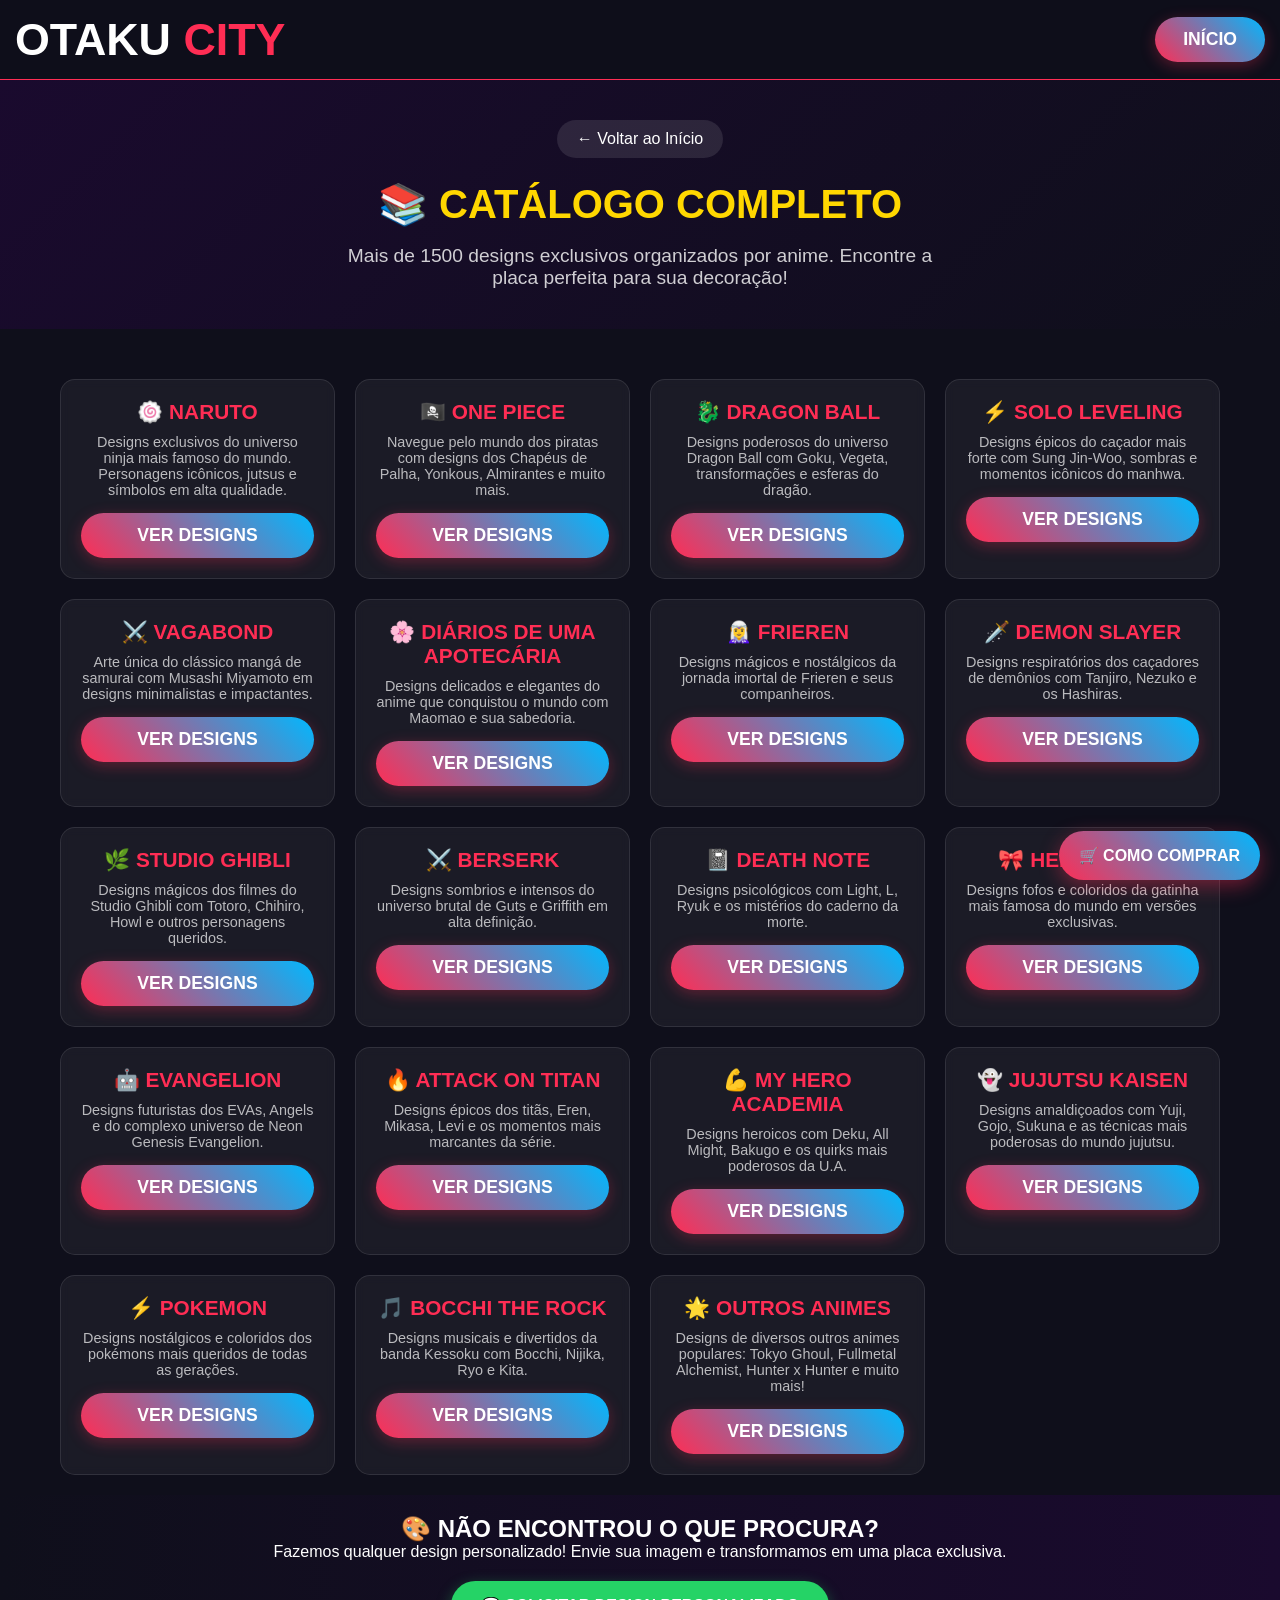
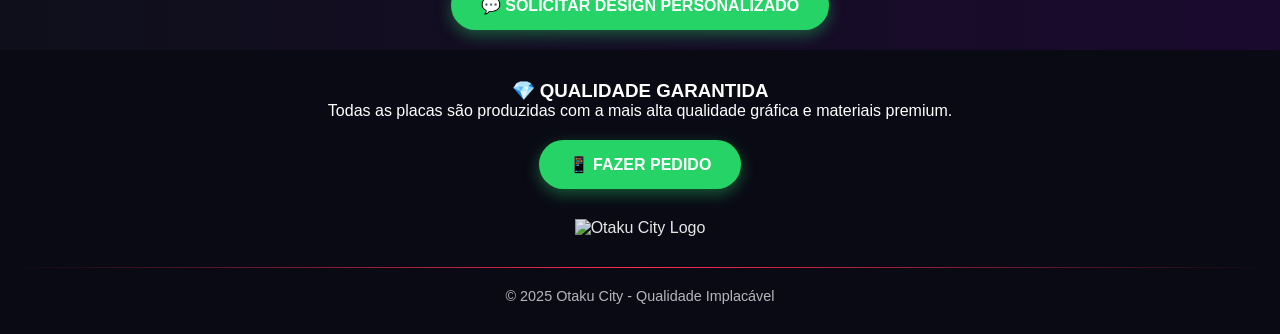
==== pages/catalogo.html @ 865f4a4d "Add files via upload" ====
<!DOCTYPE html>
<html lang="pt-BR">
<head>
    <meta charset="UTF-8">
    <meta name="viewport" content="width=device-width, initial-scale=1.0">
    <meta name="description" content="Catálogo completo da Otaku City - Mais de 1500 designs exclusivos de placas decorativas de anime organizados por série.">
    <meta name="keywords" content="catálogo otaku, placas anime, designs exclusivos, Naruto, One Piece, Dragon Ball, Attack on Titan, Demon Slayer">
    <title>Catálogo - Otaku City | +1500 Designs Exclusivos</title>
    <link rel="stylesheet" href="../css/style.css">
</head>
<body>
    <header>
        <div class="logo">
            <img src="https://i.ibb.co/5fx7ydb/OC.png" alt="Otaku City Logo" onerror="this.style.display='none'; this.nextElementSibling.style.display='block';">
            <div class="logo-text">OTAKU <span>CITY</span></div>
        </div>
        <div class="header-cta">
            <a href="../index.html" class="cta-button">INÍCIO</a>
        </div>
    </header>

    <section class="page-header">
        <a href="../index.html" class="back-button">← Voltar ao Início</a>
        <h1 class="page-title">📚 CATÁLOGO COMPLETO</h1>
        <p class="page-subtitle">Mais de 1500 designs exclusivos organizados por anime. Encontre a placa perfeita para sua decoração!</p>
    </section>

    <section class="catalog-grid">
        <div class="catalog-card">
            <h3>🍥 NARUTO</h3>
            <p>Designs exclusivos do universo ninja mais famoso do mundo. Personagens icônicos, jutsus e símbolos em alta qualidade.</p>
            <a href="https://otakucitybr.github.io/Naruto/" target="_blank" class="cta-button">VER DESIGNS</a>
        </div>

        <div class="catalog-card">
            <h3>🏴‍☠️ ONE PIECE</h3>
            <p>Navegue pelo mundo dos piratas com designs dos Chapéus de Palha, Yonkous, Almirantes e muito mais.</p>
            <a href="https://otakucitybr.github.io/One_Piece/" target="_blank" class="cta-button">VER DESIGNS</a>
        </div>

        <div class="catalog-card">
            <h3>🐉 DRAGON BALL</h3>
            <p>Designs poderosos do universo Dragon Ball com Goku, Vegeta, transformações e esferas do dragão.</p>
            <a href="https://otakucitybr.github.io/Dragon_Ball/" target="_blank" class="cta-button">VER DESIGNS</a>
        </div>

        <div class="catalog-card">
            <h3>⚡ SOLO LEVELING</h3>
            <p>Designs épicos do caçador mais forte com Sung Jin-Woo, sombras e momentos icônicos do manhwa.</p>
            <a href="https://otakucitybr.github.io/Solo/" target="_blank" class="cta-button">VER DESIGNS</a>
        </div>

        <div class="catalog-card">
            <h3>⚔️ VAGABOND</h3>
            <p>Arte única do clássico mangá de samurai com Musashi Miyamoto em designs minimalistas e impactantes.</p>
            <a href="https://otakucitybr.github.io/Vagabond/" target="_blank" class="cta-button">VER DESIGNS</a>
        </div>

        <div class="catalog-card">
            <h3>🌸 DIÁRIOS DE UMA APOTECÁRIA</h3>
            <p>Designs delicados e elegantes do anime que conquistou o mundo com Maomao e sua sabedoria.</p>
            <a href="https://otakucitybr.github.io/Diarios-de-uma-Apotecaria/" target="_blank" class="cta-button">VER DESIGNS</a>
        </div>

        <div class="catalog-card">
            <h3>🧝‍♀️ FRIEREN</h3>
            <p>Designs mágicos e nostálgicos da jornada imortal de Frieren e seus companheiros.</p>
            <a href="https://otakucitybr.github.io/Frieren/" target="_blank" class="cta-button">VER DESIGNS</a>
        </div>

        <div class="catalog-card">
            <h3>🗡️ DEMON SLAYER</h3>
            <p>Designs respiratórios dos caçadores de demônios com Tanjiro, Nezuko e os Hashiras.</p>
            <a href="https://otakucitybr.github.io/kny/" target="_blank" class="cta-button">VER DESIGNS</a>
        </div>

        <div class="catalog-card">
            <h3>🌿 STUDIO GHIBLI</h3>
            <p>Designs mágicos dos filmes do Studio Ghibli com Totoro, Chihiro, Howl e outros personagens queridos.</p>
            <a href="https://otakucitybr.github.io/Ghibli/" target="_blank" class="cta-button">VER DESIGNS</a>
        </div>

        <div class="catalog-card">
            <h3>⚔️ BERSERK</h3>
            <p>Designs sombrios e intensos do universo brutal de Guts e Griffith em alta definição.</p>
            <a href="https://otakucitybr.github.io/berserk/" target="_blank" class="cta-button">VER DESIGNS</a>
        </div>

        <div class="catalog-card">
            <h3>📓 DEATH NOTE</h3>
            <p>Designs psicológicos com Light, L, Ryuk e os mistérios do caderno da morte.</p>
            <a href="https://otakucitybr.github.io/Death-Note/" target="_blank" class="cta-button">VER DESIGNS</a>
        </div>

        <div class="catalog-card">
            <h3>🎀 HELLO KITTY</h3>
            <p>Designs fofos e coloridos da gatinha mais famosa do mundo em versões exclusivas.</p>
            <a href="https://otakucitybr.github.io/HelloKitty/" target="_blank" class="cta-button">VER DESIGNS</a>
        </div>

        <div class="catalog-card">
            <h3>🤖 EVANGELION</h3>
            <p>Designs futuristas dos EVAs, Angels e do complexo universo de Neon Genesis Evangelion.</p>
            <a href="https://otakucitybr.github.io/ar/" target="_blank" class="cta-button">VER DESIGNS</a>
        </div>

        <div class="catalog-card">
            <h3>🔥 ATTACK ON TITAN</h3>
            <p>Designs épicos dos titãs, Eren, Mikasa, Levi e os momentos mais marcantes da série.</p>
            <a href="https://otakucitybr.github.io/AOT/" target="_blank" class="cta-button">VER DESIGNS</a>
        </div>

        <div class="catalog-card">
            <h3>💪 MY HERO ACADEMIA</h3>
            <p>Designs heroicos com Deku, All Might, Bakugo e os quirks mais poderosos da U.A.</p>
            <a href="https://otakucitybr.github.io/MHA/" target="_blank" class="cta-button">VER DESIGNS</a>
        </div>

        <div class="catalog-card">
            <h3>👻 JUJUTSU KAISEN</h3>
            <p>Designs amaldiçoados com Yuji, Gojo, Sukuna e as técnicas mais poderosas do mundo jujutsu.</p>
            <a href="https://otakucitybr.github.io/JJK/" target="_blank" class="cta-button">VER DESIGNS</a>
        </div>

        <div class="catalog-card">
            <h3>⚡ POKEMON</h3>
            <p>Designs nostálgicos e coloridos dos pokémons mais queridos de todas as gerações.</p>
            <a href="https://otakucitybr.github.io/Pokemon/" target="_blank" class="cta-button">VER DESIGNS</a>
        </div>

        <div class="catalog-card">
            <h3>🎵 BOCCHI THE ROCK</h3>
            <p>Designs musicais e divertidos da banda Kessoku com Bocchi, Nijika, Ryo e Kita.</p>
            <a href="https://otakucitybr.github.io/Bocchi/" target="_blank" class="cta-button">VER DESIGNS</a>
        </div>

        <div class="catalog-card">
            <h3>🌟 OUTROS ANIMES</h3>
            <p>Designs de diversos outros animes populares: Tokyo Ghoul, Fullmetal Alchemist, Hunter x Hunter e muito mais!</p>
            <a href="https://otakucitybr.github.io/Outros/" target="_blank" class="cta-button">VER DESIGNS</a>
        </div>
    </section>

    <section class="catalog-cta">
        <h2>🎨 NÃO ENCONTROU O QUE PROCURA?</h2>
        <p>Fazemos qualquer design personalizado! Envie sua imagem e transformamos em uma placa exclusiva.</p>
        <a href="../pages/contato.html" class="whatsapp-button">
            💬 SOLICITAR DESIGN PERSONALIZADO
        </a>
    </section>

    <footer>
        <h3>💎 QUALIDADE GARANTIDA</h3>
        <p>Todas as placas são produzidas com a mais alta qualidade gráfica e materiais premium.</p>
        <a href="../pages/contato.html" class="whatsapp-button">
            📱 FAZER PEDIDO
        </a>

        <div class="footer-logo">
            <img src="https://i.ibb.co/y3wvPbx/OCT.png" alt="Otaku City Logo">
        </div>

        <hr class="footer-divider">

        <p class="copyright">© 2025 Otaku City - Qualidade Implacável</p>
    </footer>

    <button class="floating-help-button" id="helpButton">
        🛒 COMO COMPRAR
    </button>

    <div class="video-popup-overlay" id="videoPopup">
        <div class="video-popup-content">
            <button class="video-popup-close" id="closePopup">×</button>
            <iframe class="video-popup-iframe" id="popupVideo" src="" allow="autoplay; fullscreen; picture-in-picture"></iframe>
        </div>
    </div>

    <script src="../js/script.js"></script>
</body>
</html>
---- css/style.css ----
/* Reset e Fontes */
* {
    margin: 0;
    padding: 0;
    box-sizing: border-box;
    font-family: 'Poppins', sans-serif;
}

@import url('https://fonts.googleapis.com/css2?family=Poppins:wght@400;600;700;900&display=swap');

/* Cores Temáticas */
:root {
    --primary: #FF2D54; /* Rosa Neon */
    --secondary: #00B8FF; /* Azul Akihabara */
    --dark: #0F0F1B; /* Fundo Noturno */
    --light: #FFFFFF;
    --accent: #FFD700; /* Dourado Destaque */
}

/* Smooth scroll para navegação interna */
html {
    scroll-behavior: smooth;
}

body {
    background-color: var(--dark);
    color: var(--light);
    overflow-x: hidden;
}

/* Header Impactante - LOGO E BOTÃO MAXIMIZADOS */
header {
    padding: 8px 15px;
    display: flex;
    justify-content: space-between;
    align-items: center;
    background: rgba(15, 15, 27, 0.9);
    position: sticky;
    top: 0;
    z-index: 100;
    border-bottom: 1px solid var(--primary);
    min-height: 80px;
    gap: 25px; /* Espaçamento máximo de 25px entre logo e botão */
}

/* Logo - MAXIMIZADO */
.logo {
    display: flex;
    align-items: center;
    flex: 1;
    min-width: 0; /* Permite que a logo encolha se necessário */
}

.logo img {
    height: 70px;
    width: auto;
    max-height: 75px;
    max-width: 350px;
    object-fit: contain;
    filter: brightness(1.1);
    transition: transform 0.3s ease;
}

.logo img:hover {
    transform: scale(1.05);
}

/* Fallback caso a logo não carregue */
.logo-text {
    font-weight: 900;
    font-size: 2.8rem;
    color: var(--light);
    display: none;
}

.logo-text span {
    color: var(--primary);
}

/* Botão do header MAXIMIZADO */
.header-cta {
    flex-shrink: 0;
}

.cta-button {
    padding: 12px 28px;
    font-size: 1.1rem;
    font-weight: 700;
    background: linear-gradient(45deg, var(--primary), var(--secondary));
    color: white;
    text-decoration: none;
    border-radius: 30px;
    transition: all 0.3s ease;
    box-shadow: 0 4px 15px rgba(255, 45, 84, 0.3);
    white-space: nowrap;
    border: none;
    cursor: pointer;
    display: inline-block;
}

.cta-button:hover {
    transform: translateY(-2px) scale(1.05);
    box-shadow: 0 6px 20px rgba(255, 45, 84, 0.4);
}

/* Hero Section */
.hero {
    text-align: center;
    padding: 30px 15px 50px;
    background: radial-gradient(circle at top, #2A0C4E 0%, var(--dark) 70%);
}

h1 {
    font-size: 2.3rem;
    margin-bottom: 15px;
    line-height: 1.3;
}

.highlight {
    color: var(--accent);
    font-weight: 700;
}

/* PRICE-TAG COMO BOTÃO CTA - mantém aparência exata */
.price-tag {
    background: linear-gradient(45deg, var(--primary), var(--secondary));
    color: white;
    padding: 8px 20px;
    border-radius: 30px;
    display: inline-block;
    margin: 20px 0;
    font-weight: 700;
    font-size: 1.5rem;
    box-shadow: 0 5px 15px rgba(255, 45, 84, 0.4);
    text-decoration: none;
    cursor: pointer;
    transition: all 0.3s ease;
    border: none;
}

.price-tag:hover {
    transform: translateY(-2px) scale(1.05);
    box-shadow: 0 8px 25px rgba(255, 45, 84, 0.5);
    color: white;
}

.price-tag:active {
    transform: translateY(0) scale(1.02);
}

.price-tag:visited {
    color: white;
}

.price-small {
    font-size: 0.8rem;
    opacity: 0.9;
}

/* VÍDEOS CORRIGIDOS - Formato RETRATO com 15px laterais */
.video-grid {
    display: grid;
    grid-template-columns: 1fr 1fr;
    gap: 10px;
    margin: 30px 25px;
    max-width: calc(100vw - 30px);
}

.video-container {
    border-radius: 10px;
    overflow: hidden;
    box-shadow: 0 5px 20px rgba(0, 0, 0, 0.5);
    position: relative;
    width: 100%;
    height: 0;
    padding-bottom: 177.78%; /* Aspect ratio 9:16 (retrato) = 16/9 = 1.778 */
}

.video-container iframe {
    position: absolute;
    top: 0;
    left: 0;
    width: 100%;
    height: 100%;
    border: none;
}

.video-label {
    position: absolute;
    bottom: 8px;
    left: 8px;
    background: rgba(0, 0, 0, 0.8);
    padding: 4px 8px;
    border-radius: 4px;
    font-size: 0.7rem;
    font-weight: 600;
    z-index: 10;
}

/* CARROSSEL ROBUSTO - 2 imagens lado a lado em proporção A4 */
.carousel-section {
    padding: 40px 15px;
    background: linear-gradient(135deg, #1A0A2E 0%, var(--dark) 100%);
    margin-bottom: 30px;
}

.carousel-title {
    text-align: center;
    margin-bottom: 30px;
    font-size: 1.8rem;
    color: var(--accent);
}

.carousel-container {
    position: relative;
    max-width: 1200px;
    margin: 0 auto;
    overflow: hidden;
    border-radius: 15px;
    box-shadow: 0 10px 30px rgba(0, 0, 0, 0.5);
}

.carousel-wrapper {
    position: relative;
    overflow: hidden;
}

.carousel-track {
    display: flex;
    transition: transform 0.5s cubic-bezier(0.25, 0.46, 0.45, 0.94);
    width: 600%; /* 6 slides × 100% cada */
    will-change: transform;
}

.carousel-slide {
    width: 16.666%; /* 100% / 6 slides = 16.666% */
    display: flex;
    gap: 10px;
    padding: 0 5px;
    flex-shrink: 0;
}

.carousel-item {
    flex: 1;
    border-radius: 8px;
    overflow: hidden;
    transition: transform 0.3s ease, box-shadow 0.3s ease;
}

.carousel-item:hover {
    transform: translateY(-3px) scale(1.02);
    box-shadow: 0 12px 25px rgba(255, 45, 84, 0.3);
}

.carousel-item a {
    display: block;
    text-decoration: none;
}

.carousel-item img {
    width: 100%;
    aspect-ratio: 1 / 1.414; /* Proporção A4 REAL */
    object-fit: cover;
    object-position: center;
    border: 2px solid rgba(255, 255, 255, 0.1);
    transition: border-color 0.3s ease;
}

.carousel-item img:hover {
    border-color: var(--primary);
}

/* Controles de navegação */
.carousel-nav {
    position: absolute;
    top: 50%;
    transform: translateY(-50%);
    background: rgba(0, 0, 0, 0.7);
    color: white;
    border: none;
    width: 50px;
    height: 50px;
    border-radius: 50%;
    font-size: 1.5rem;
    cursor: pointer;
    transition: all 0.3s ease;
    z-index: 10;
    display: flex;
    align-items: center;
    justify-content: center;
    user-select: none;
}

.carousel-nav:hover {
    background: var(--primary);
    transform: translateY(-50%) scale(1.1);
}

.carousel-nav:active {
    transform: translateY(-50%) scale(0.95);
}

.carousel-nav.prev {
    left: 15px;
}

.carousel-nav.next {
    right: 15px;
}

/* Indicadores do carrossel */
.carousel-indicators {
    display: flex;
    justify-content: center;
    gap: 8px;
    margin-top: 20px;
}

.carousel-indicator {
    width: 10px;
    height: 10px;
    border-radius: 50%;
    background: rgba(255, 255, 255, 0.3);
    cursor: pointer;
    transition: all 0.3s ease;
}

.carousel-indicator.active {
    background: var(--primary);
    transform: scale(1.2);
}

/* BOTÃO FIXO "COMO COMPRAR" - CORRIGIDO PARA MOBILE */
.floating-help-button {
    position: fixed;
    bottom: 20px;
    right: 20px;
    background: linear-gradient(45deg, var(--primary), var(--secondary));
    color: white;
    border: none;
    padding: 15px 20px;
    border-radius: 50px;
    font-weight: 700;
    font-size: 1rem;
    cursor: pointer;
    box-shadow: 0 6px 20px rgba(255, 45, 84, 0.4);
    transition: all 0.3s ease;
    z-index: 1000;
    white-space: nowrap;
    display: flex;
    align-items: center;
    justify-content: center;
    gap: 8px;
    min-width: 140px;
    text-align: center;
    -webkit-tap-highlight-color: transparent;
    touch-action: manipulation;
    pointer-events: auto !important;
    visibility: visible !important;
    opacity: 1 !important;
}

.floating-help-button:hover {
    transform: translateY(-3px) scale(1.05);
    box-shadow: 0 8px 25px rgba(255, 45, 84, 0.6);
}

.floating-help-button:active {
    transform: translateY(-1px) scale(1.02);
}

/* POP-UP DE VÍDEO */
.video-popup-overlay {
    position: fixed;
    top: 0;
    left: 0;
    width: 100%;
    height: 100%;
    background: rgba(0, 0, 0, 0.9);
    display: flex;
    opacity: 0;
    visibility: hidden;
    pointer-events: none;
    justify-content: center;
    align-items: center;
    z-index: 2000;
    backdrop-filter: blur(5px);
    transition: all 0.3s ease;
}

.video-popup-overlay.active {
    opacity: 1;
    visibility: visible;
    pointer-events: all;
}

.video-popup-content {
    position: relative;
    width: 90%;
    max-width: 400px;
    height: 80vh;
    max-height: 700px;
    background: #000;
    border-radius: 15px;
    overflow: hidden;
    box-shadow: 0 20px 60px rgba(0, 0, 0, 0.8);
    transform: translateY(50px) scale(0.9);
    transition: all 0.4s cubic-bezier(0.25, 0.46, 0.45, 0.94);
}

.video-popup-overlay.active .video-popup-content {
    transform: translateY(0) scale(1);
}

.video-popup-close {
    position: absolute;
    top: 15px;
    left: 15px;
    background: rgba(0, 0, 0, 0.8);
    color: white;
    border: none;
    width: 40px;
    height: 40px;
    border-radius: 50%;
    font-size: 1.5rem;
    cursor: pointer;
    z-index: 10;
    display: flex;
    align-items: center;
    justify-content: center;
    transition: all 0.3s ease;
    -webkit-tap-highlight-color: transparent;
}

.video-popup-close:hover {
    background: var(--primary);
    transform: scale(1.1);
}

.video-popup-iframe {
    width: 100%;
    height: 100%;
    border: none;
}

/* Seção de Produtos */
.products {
    padding: 0 15px 30px;
    background: url('https://example.com/anime-pattern.png') var(--dark);
}

.product-card {
    background: rgba(255, 255, 255, 0.05);
    border-radius: 10px;
    padding: 20px;
    margin-bottom: 20px;
    border: 1px solid rgba(255, 255, 255, 0.1);
    backdrop-filter: blur(5px);
}

.product-title {
    color: var(--primary);
    margin-bottom: 10px;
    font-size: 1.3rem;
}

.product-price {
    font-size: 1.5rem;
    font-weight: 700;
    margin: 10px 0;
}

.bulk-discount {
    color: var(--accent);
    font-size: 0.9rem;
    margin-bottom: 15px;
    display: block;
}

/* Catálogo */
.catalog-cta {
    text-align: center;
    padding: 20px 15px;
    background: linear-gradient(90deg, var(--dark) 0%, #1A0A2E 100%);
}

/* Footer - LOGO CORRIGIDA */
footer {
    text-align: center;
    padding: 30px 15px;
    background: #0A0A15;
}

.footer-logo {
    margin: 30px 0;
    display: flex;
    justify-content: center;
    align-items: center;
}

.footer-logo img {
    max-width: 200px;
    max-height: 120px;
    width: auto;
    height: auto;
    object-fit: contain;
    filter: brightness(0.9);
    transition: transform 0.3s ease, filter 0.3s ease;
}

.footer-logo img:hover {
    transform: scale(1.05);
    filter: brightness(1.1);
}

.footer-divider {
    border: none;
    height: 1px;
    background: linear-gradient(90deg, transparent, var(--primary), transparent);
    margin: 20px 0;
}

.copyright {
    font-size: 0.9rem;
    color: rgba(255, 255, 255, 0.7);
    margin-top: 15px;
}

.whatsapp-button {
    background: #25D366;
    color: white;
    padding: 15px 30px;
    border-radius: 50px;
    font-weight: 700;
    display: inline-flex;
    align-items: center;
    gap: 10px;
    text-decoration: none;
    margin-top: 20px;
    box-shadow: 0 5px 15px rgba(37, 211, 102, 0.4);
    transition: all 0.3s ease;
}

.whatsapp-button:hover {
    transform: translateY(-2px) scale(1.05);
    box-shadow: 0 8px 20px rgba(37, 211, 102, 0.5);
}

/* Estilos específicos para páginas internas */
.page-header {
    background: linear-gradient(135deg, #1A0A2E 0%, var(--dark) 100%);
    text-align: center;
    padding: 40px 15px;
    margin-bottom: 30px;
}

.page-title {
    font-size: 2.5rem;
    color: var(--accent);
    margin-bottom: 15px;
}

.page-subtitle {
    font-size: 1.2rem;
    color: rgba(255, 255, 255, 0.8);
    max-width: 600px;
    margin: 0 auto;
}

.back-button {
    display: inline-flex;
    align-items: center;
    gap: 8px;
    background: rgba(255, 255, 255, 0.1);
    color: white;
    padding: 10px 20px;
    border-radius: 25px;
    text-decoration: none;
    transition: all 0.3s ease;
    margin-bottom: 20px;
}

.back-button:hover {
    background: rgba(255, 255, 255, 0.2);
    transform: translateY(-2px);
}

/* Grid de catálogos */
.catalog-grid {
    display: grid;
    grid-template-columns: repeat(auto-fill, minmax(250px, 1fr));
    gap: 20px;
    padding: 20px;
    max-width: 1200px;
    margin: 0 auto;
}

.catalog-card {
    background: rgba(255, 255, 255, 0.05);
    border-radius: 15px;
    padding: 20px;
    text-align: center;
    border: 1px solid rgba(255, 255, 255, 0.1);
    transition: all 0.3s ease;
    backdrop-filter: blur(5px);
}

.catalog-card:hover {
    transform: translateY(-5px);
    box-shadow: 0 10px 30px rgba(255, 45, 84, 0.3);
    border-color: var(--primary);
}

.catalog-card h3 {
    color: var(--primary);
    margin-bottom: 10px;
    font-size: 1.3rem;
}

.catalog-card p {
    color: rgba(255, 255, 255, 0.7);
    margin-bottom: 15px;
    font-size: 0.9rem;
}

.catalog-card .cta-button {
    width: 100%;
    justify-content: center;
}

/* Seção de contato */
.contact-section {
    max-width: 800px;
    margin: 0 auto;
    padding: 0 20px;
}

.contact-grid {
    display: grid;
    grid-template-columns: repeat(auto-fit, minmax(300px, 1fr));
    gap: 30px;
    margin-bottom: 40px;
}

.contact-card {
    background: rgba(255, 255, 255, 0.05);
    border-radius: 15px;
    padding: 30px;
    text-align: center;
    border: 1px solid rgba(255, 255, 255, 0.1);
    backdrop-filter: blur(5px);
    transition: all 0.3s ease;
}

.contact-card:hover {
    transform: translateY(-5px);
    box-shadow: 0 10px 30px rgba(255, 45, 84, 0.3);
}

.contact-card h3 {
    color: var(--accent);
    margin-bottom: 15px;
    font-size: 1.5rem;
}

.contact-card p {
    color: rgba(255, 255, 255, 0.8);
    margin-bottom: 20px;
    line-height: 1.6;
}

.contact-info {
    background: rgba(255, 255, 255, 0.02);
    border-radius: 10px;
    padding: 20px;
    margin-top: 30px;
}

.contact-info h4 {
    color: var(--primary);
    margin-bottom: 15px;
}

.contact-info ul {
    list-style: none;
    padding: 0;
}

.contact-info li {
    padding: 8px 0;
    color: rgba(255, 255, 255, 0.8);
    border-bottom: 1px solid rgba(255, 255, 255, 0.1);
}

.contact-info li:last-child {
    border-bottom: none;
}

/* Responsividade MOBILE-FIRST */
@media (max-width: 768px) {
    header {
        padding: 6px 12px;
        min-height: 70px;
        gap: 20px;
    }

    .logo img {
        height: 60px;
        max-height: 65px;
        max-width: 280px;
    }

    .logo-text {
        font-size: 2.2rem;
    }

    .cta-button {
        padding: 10px 22px;
        font-size: 1rem;
    }

    .hero {
        padding: 20px 10px 40px;
    }

    h1 {
        font-size: 1.8rem;
    }

    .video-grid {
        margin: 20px 25px;
        gap: 8px;
    }

    .video-label {
        font-size: 0.6rem;
        padding: 3px 6px;
    }

    .carousel-section {
        padding: 30px 15px;
    }

    .carousel-nav {
        width: 40px;
        height: 40px;
        font-size: 1.2rem;
    }

    .floating-help-button {
        bottom: 15px;
        right: 15px;
        padding: 12px 16px;
        font-size: 0.9rem;
        min-width: 120px;
        z-index: 1001;
    }

    .video-popup-content {
        width: 95%;
        height: 85vh;
        max-height: none;
    }

    .footer-logo img {
        max-width: 150px;
        max-height: 90px;
    }

    .page-title {
        font-size: 2rem;
    }

    .catalog-grid {
        grid-template-columns: 1fr;
        padding: 15px;
    }

    .contact-grid {
        grid-template-columns: 1fr;
        gap: 20px;
    }
}

@media (max-width: 480px) {
    header {
        padding: 5px 10px;
        min-height: 65px;
        gap: 15px;
    }

    .logo img {
        height: 55px;
        max-height: 60px;
        max-width: 220px;
    }

    .logo-text {
        font-size: 1.8rem;
    }

    .cta-button {
        padding: 8px 18px;
        font-size: 0.9rem;
    }

    .hero {
        padding: 15px 8px 30px;
    }

    h1 {
        font-size: 1.6rem;
    }

    .video-grid {
        grid-template-columns: 1fr;
        margin: 25px 25px;
        gap: 6px;
    }

    .carousel-section {
        padding: 25px 15px;
    }

    .carousel-slide {
        gap: 8px;
    }

    .carousel-nav {
        width: 35px;
        height: 35px;
        font-size: 1rem;
    }

    .carousel-nav.prev {
        left: 10px;
    }

    .carousel-nav.next {
        right: 10px;
    }

    .floating-help-button {
        bottom: 10px;
        right: 10px;
        padding: 10px 14px;
        font-size: 0.8rem;
        min-width: 110px;
        box-shadow: 0 8px 25px rgba(255, 45, 84, 0.6);
        z-index: 1002;
    }

    .footer-logo img {
        max-width: 120px;
        max-height: 75px;
    }

    .page-title {
        font-size: 1.8rem;
    }

    .page-subtitle {
        font-size: 1rem;
    }
}

@media (max-width: 360px) {
    header {
        gap: 10px;
    }

    .logo img {
        height: 50px;
        max-height: 55px;
        max-width: 180px;
    }

    .cta-button {
        padding: 6px 14px;
        font-size: 0.8rem;
    }

    .floating-help-button {
        padding: 8px 12px;
        font-size: 0.75rem;
        min-width: 100px;
    }

    .footer-logo img {
        max-width: 100px;
        max-height: 60px;
    }

    .page-title {
        font-size: 1.6rem;
    }
}

/* Otimizações de performance */
.carousel-item img {
    will-change: transform;
}

/* Preload crítico */
.hero, .carousel-section {
    contain: layout style paint;
}
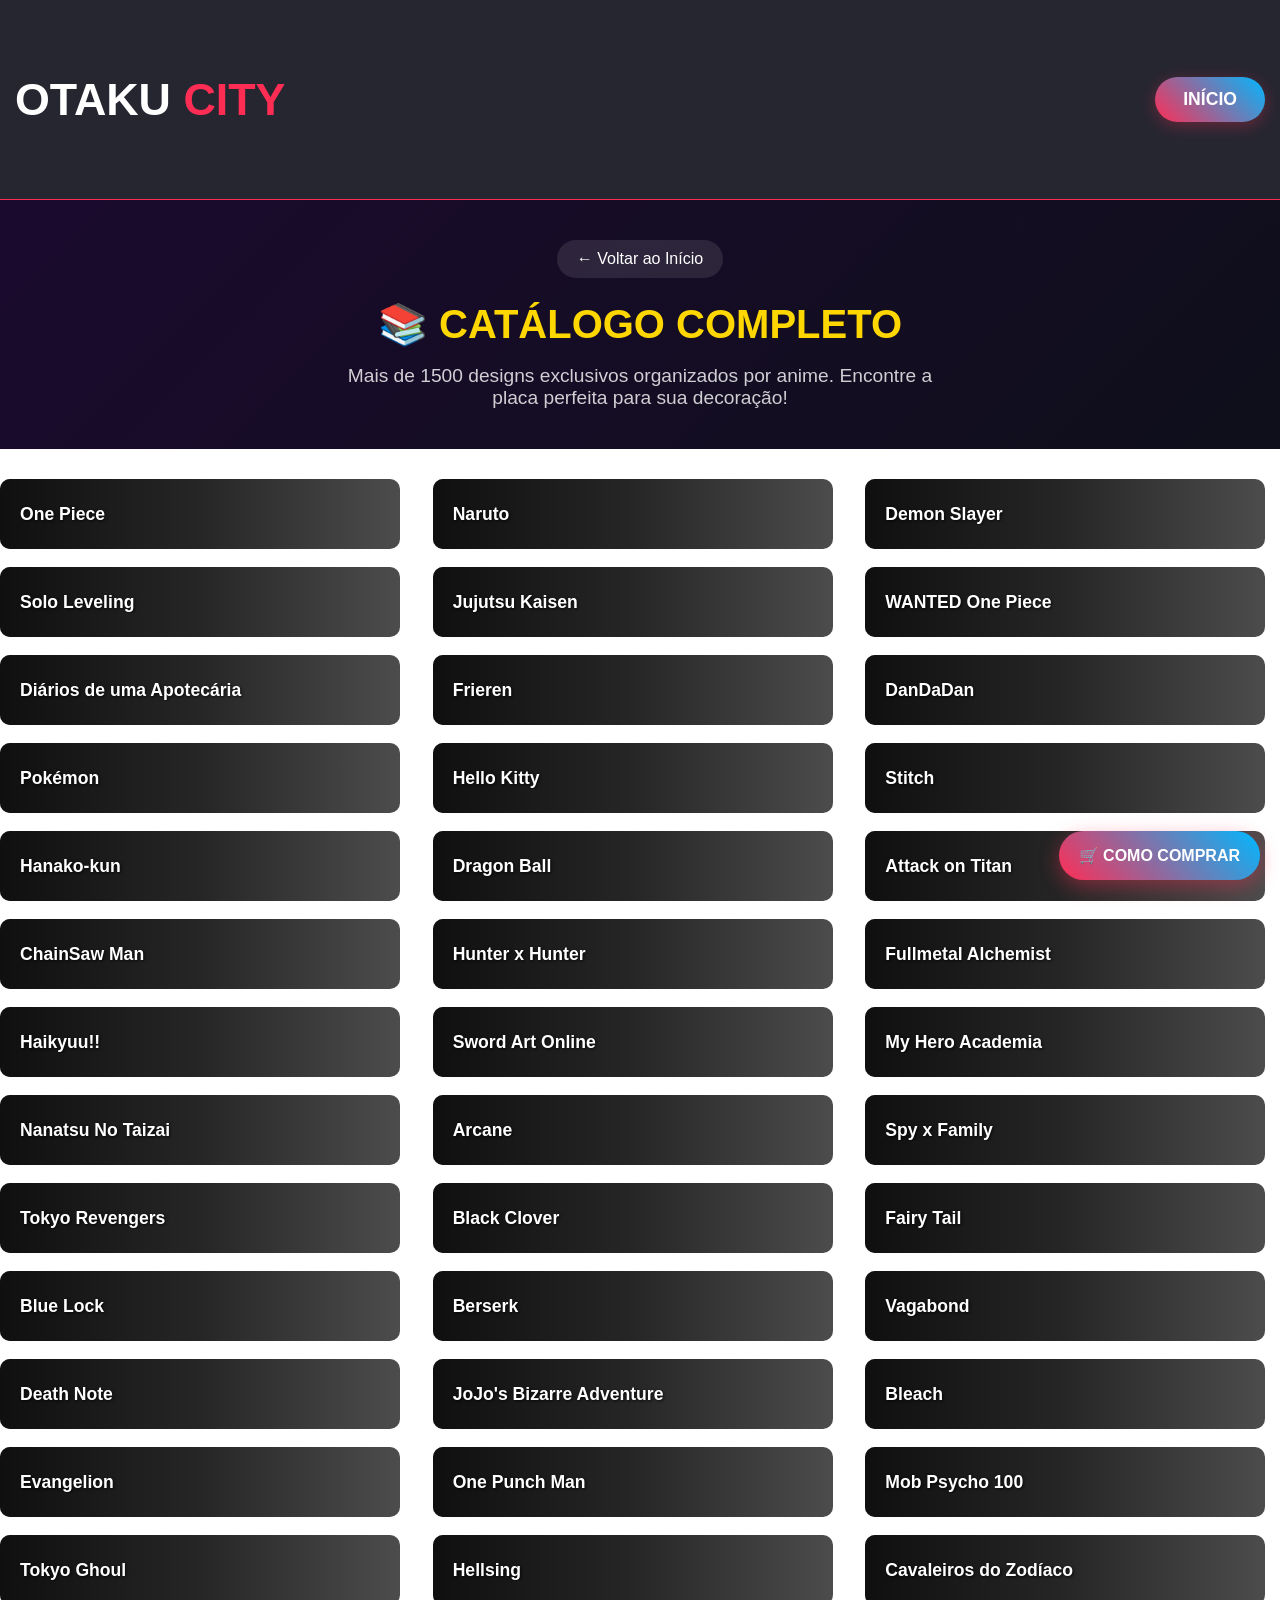
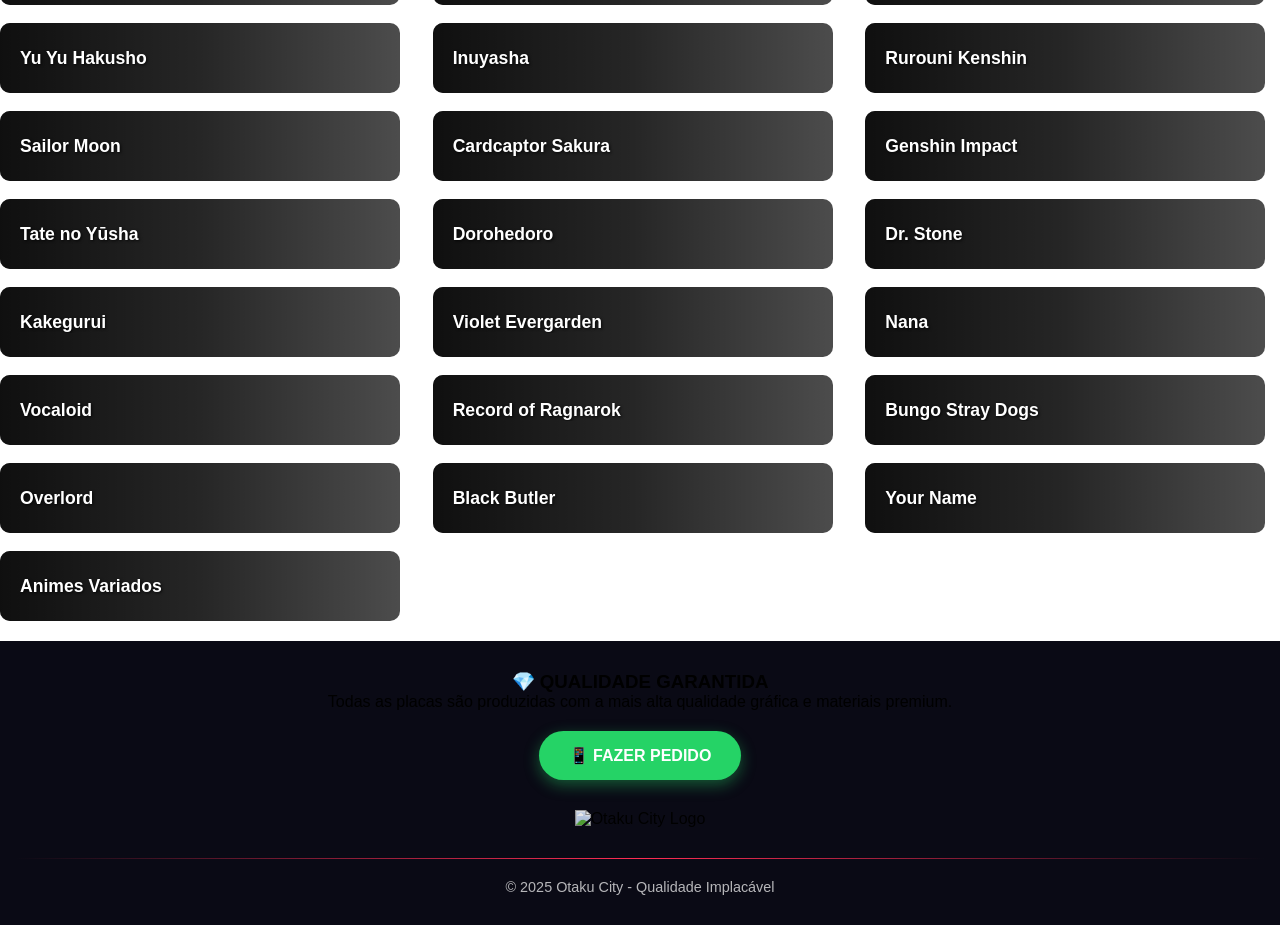
==== commit d7769d7c: "Update catalogo.html" ====
--- a/pages/catalogo.html
+++ b/pages/catalogo.html
@@ -1,4 +1,3 @@
-<!DOCTYPE html>
 <html lang="pt-BR">
 <head>
     <meta charset="UTF-8">
@@ -7,6 +6,202 @@
     <meta name="keywords" content="catálogo otaku, placas anime, designs exclusivos, Naruto, One Piece, Dragon Ball, Attack on Titan, Demon Slayer">
     <title>Catálogo - Otaku City | +1500 Designs Exclusivos</title>
     <link rel="stylesheet" href="../css/style.css">
+	    <style>
+               
+        * {
+            box-sizing: border-box;
+            margin: 0;
+            padding: 0;
+        }
+        
+        body {
+            margin: 0;
+            padding: 0;
+            background: var(--cor-fundo);
+            color: var(--cor-texto);
+            min-height: 100vh;
+            display: flex;
+            flex-direction: column;
+        }
+        
+        .container {
+            width: 100%;
+            max-width: 100%;
+            margin: 0 auto;
+            padding: 15px;
+            flex: 1;
+        }
+        
+        .buttons-grid {
+            display: flex;
+            flex-direction: column;
+            gap: 12px;
+            margin-bottom: 20px;
+            align-items: center; /* Centraliza os botões */
+        }
+        
+        /* Botões - versão mobile primeiro */
+        .anime-button {
+            display: flex;
+            align-items: center;
+            width: 90%; /* Largura reduzida para 90% da tela */
+            max-width: 400px; /* Largura máxima */
+            height: 70px;
+            padding: 0 20px;
+            background-color: rgba(0, 0, 0, 0.7);
+            border-radius: 10px;
+            border: none;
+            color: white;
+            font-weight: bold;
+            font-size: 1.1em;
+            text-shadow: 1px 1px 3px rgba(0, 0, 0, 0.8);
+            cursor: pointer;
+            transition: all 0.3s ease;
+            overflow: hidden;
+            position: relative;
+            box-shadow: var(--sombra);
+            text-align: left;
+        }
+        
+        .anime-button::before {
+            content: '';
+            position: absolute;
+            top: 0;
+            left: 0;
+            width: 100%;
+            height: 100%;
+            background: linear-gradient(90deg, rgba(0,0,0,0.8) 0%, rgba(0,0,0,0.5) 50%, rgba(0,0,0,0) 100%);
+            z-index: 1;
+        }
+        
+        .anime-button span {
+            position: relative;
+            z-index: 2;
+            white-space: nowrap;
+            overflow: hidden;
+            text-overflow: ellipsis;
+            padding-right: 10px;
+        }
+        
+        .anime-button:hover {
+            transform: translateY(-3px);
+            box-shadow: 0 8px 20px rgba(0, 0, 0, 0.5);
+        }
+        
+        .anime-button:active {
+            transform: translateY(1px);
+        }
+        
+        /* Imagens de fundo dos botões */
+        .anime-button {
+            background-size: cover;
+            background-position: right center;
+            background-repeat: no-repeat;
+        }
+        
+        /* Classes específicas para cada anime */
+        .naruto { background-image: url('https://i.ibb.co/zVp9pbqR/naruto.jpg') !important; }
+        .dragon-ball { background-image: url('https://i.ibb.co/pvwYVMqT/d.jpg') !important; }
+        .one-piece { background-image: url('https://i.ibb.co/hJpTMCG5/o.jpg') !important; }
+        .attack-on-titan { background-image: url('https://i.ibb.co/pj444tVv/a.jpg') !important; }
+        .my-hero-academia { background-image: url('https://i.ibb.co/jkW0s02B/b.jpg') !important; }
+        .demon-slayer { background-image: url('https://i.ibb.co/SDdzYmXZ/ds.jpg') !important; }
+        .arcane { background-image: url('https://i.ibb.co/JwymXkv8/arcane-capa.png') !important; }
+        .berserk { background-image: url('https://i.ibb.co/3yGzvsvx/ber.png') !important; }
+        .bleach { background-image: url('https://i.ibb.co/HTVq4VHQ/bleach.png') !important; }
+        .cavaleiros-zodiaco { background-image: url('https://i.ibb.co/39V1Xv6r/cdz.png') !important; }
+        .chainsaw-man { background-image: url('https://i.ibb.co/Q3PYtDgt/csm.png') !important; }
+        .evangelion { background-image: url('https://i.ibb.co/HjMwggJ/evan.png') !important; }
+        .genshin-impact { background-image: url('https://i.ibb.co/sJ2RnJcw/genshin.png') !important; }
+        .ghibli { background-image: url('https://i.ibb.co/qM7m81qL/gibli.png') !important; }
+        .haikyuu { background-image: url('https://i.ibb.co/WvBz48th/haiki.png') !important; }
+        .hanako { background-image: url('https://i.ibb.co/VYYCpthJ/hanako.png') !important; }
+        .hello-kitty { background-image: url('https://i.ibb.co/Qv36pgjr/hello.png') !important; }
+        .hunter-x-hunter { background-image: url('https://i.ibb.co/60gnM0Y1/hunter.png') !important; }
+        .jujutsu-kaisen { background-image: url('https://i.ibb.co/4ZvZTjnV/jujutso.png') !important; }
+        .fullmetal { background-image: url('https://i.ibb.co/dd0Pr3q/full.png') !important; }
+        .nanatsu-no-taizai { background-image: url('https://i.ibb.co/m5yQvqSp/nanatsu.png') !important; }
+        .one-punch-man { background-image: url('https://i.ibb.co/tPcgHCGy/onepunch.png') !important; }
+        .pokemon { background-image: url('https://i.ibb.co/LhB8FjKS/pokemon.png') !important; }
+        .procurados-one-piece { background-image: url('https://i.ibb.co/KzwQvymD/wanted.png') !important; }
+        .sailor-moon { background-image: url('https://i.ibb.co/FbBt1vS4/sailor.png') !important; }
+        .solo-leveling { background-image: url('https://i.ibb.co/mrndg3FQ/solo.png') !important; }
+        .spy-x-family { background-image: url('https://i.ibb.co/gMfhTWX1/spy.png') !important; }
+        .tokyo-revengers { background-image: url('https://i.ibb.co/N2TSCC3P/tokyo.png') !important; }        
+        .black-clover { background-image: url('https://i.ibb.co/h1nTmdFz/Black-Clover.png') !important; }
+        .tate-no-yuusha { background-image: url('https://i.ibb.co/7J5hqHpb/Tate-no-Yusha.png') !important; }
+        .fairy-tail { background-image: url('https://i.ibb.co/35xDN3b9/Fairy-Tail.png') !important; }
+        .blue-lock { background-image: url('https://i.ibb.co/pBVGvRtR/Blue-Lock.png') !important; }
+        .dorohedoro { background-image: url('https://i.ibb.co/rR895dXz/Dorohedoro.png') !important; }
+        .dr-stone { background-image: url('https://i.ibb.co/fVwjPNSw/Dr-Stone.png') !important; }
+        .death-note { background-image: url('https://i.ibb.co/V6xj8KF/Death-Note.png') !important; }
+        .kakegurui { background-image: url('https://i.ibb.co/KcJpnKsQ/Kakegurui.png') !important; }
+        .violet-evergarden { background-image: url('https://i.ibb.co/HLjyK0MY/Violet-Evergarden.png') !important; }
+        .yu-yu-hakusho { background-image: url('https://i.ibb.co/20PqFYsc/Yu-Yu-Hakusho.png') !important; }
+        .inuyasha { background-image: url('https://i.ibb.co/HLMq4r5h/Inuyasha.png') !important; }
+        .rurouni-kenshin { background-image: url('https://i.ibb.co/CCt9zyW/Rurouni-Kenshin.png') !important; }
+        .jojos-bizarre-adventure { background-image: url('https://i.ibb.co/ksWMYVWR/Jo-Jos-Bizarre-Adventure.png') !important; }
+        .nana { background-image: url('https://i.ibb.co/JF70B86B/Nana.png') !important; }
+        .vocaloid { background-image: url('https://i.ibb.co/V0ZYGw4z/Vocaloid.png') !important; }
+        .record-of-ragnarok { background-image: url('https://i.ibb.co/XZBFNZGX/Record-of-Ragnarok.png') !important; }
+        .mob-psycho-100 { background-image: url('https://i.ibb.co/pjJF1HRf/Mob-Psycho-100.png') !important; }
+        .frieren { background-image: url('https://i.ibb.co/xSrLmTKw/Frieren.png') !important; }
+        .vagabond { background-image: url('https://i.ibb.co/8nv4GRSN/Vagabond.png') !important; }
+        .cardcaptor-sakura { background-image: url('https://i.ibb.co/Z6bcKQr8/Cardcaptor-Sakura.png') !important; }
+        .sword-art-online { background-image: url('https://i.ibb.co/VW2zQNFW/Sword-Art-Online.png') !important; }
+        .stitch { background-image: url('https://i.ibb.co/6R0Jfd1M/Stitch.png') !important; }
+        .bungo-stray-dogs { background-image: url('https://i.ibb.co/xqJGb3Lr/Bungo-Stray-Dogs.png') !important; }
+        .tokyo-ghoul { background-image: url('https://i.ibb.co/NnFS1V7H/Tokyo-Ghoul.png') !important; }
+        .overlord { background-image: url('https://i.ibb.co/mrr16zH6/Overlord.png') !important; }
+        .hellsing { background-image: url('https://i.ibb.co/xKGH9T7S/Hellsing.png') !important; }
+        .black-butler { background-image: url('https://i.ibb.co/XZqR7c0b/Black-Butler.png') !important; }
+        .animes-variados { background-image: url('https://i.ibb.co/NdZtntV0/Miscelanea.png') !important; }
+        .diarios-de-uma-apotecaria { background-image: url('https://i.ibb.co/qF4SFJbJ/Diarios-de-uma-Apotecaria.png') !important; }
+        .your-name { background-image: url('https://i.ibb.co/Tx1QM7hr/Your-Name.png') !important; }
+        .dandadan { background-image: url('https://i.ibb.co/xKc2T5wk/DanDaDan.png') !important; }
+                              
+        /* Versão para tablets */
+        @media (min-width: 600px) {
+            .buttons-grid {
+                display: grid;
+                grid-template-columns: repeat(2, 1fr);
+                gap: 15px;
+                align-items: stretch;
+            }
+            
+            .anime-button {
+                width: 100%; /* Ocupa toda a largura do grid */
+            }
+            
+            header {
+                height: 180px;
+            }
+            
+            .catalog-title {
+                font-size: 3em;
+            }
+        }
+        
+        /* Versão para desktop */
+        @media (min-width: 900px) {
+            .container {
+                max-width: 900px;
+            }
+            
+            .buttons-grid {
+                grid-template-columns: repeat(3, 1fr);
+                gap: 18px;
+            }
+            
+            header {
+                height: 200px;
+            }
+            
+            .catalog-title {
+                font-size: 3.5em;
+            }
+        }
+    </style>
 </head>
 <body>
     <header>
@@ -25,129 +220,240 @@
         <p class="page-subtitle">Mais de 1500 designs exclusivos organizados por anime. Encontre a placa perfeita para sua decoração!</p>
     </section>
 
-    <section class="catalog-grid">
-        <div class="catalog-card">
-            <h3>🍥 NARUTO</h3>
-            <p>Designs exclusivos do universo ninja mais famoso do mundo. Personagens icônicos, jutsus e símbolos em alta qualidade.</p>
-            <a href="https://otakucitybr.github.io/Naruto/" target="_blank" class="cta-button">VER DESIGNS</a>
+        <div class="buttons-grid">
+            
+            <button class="anime-button one-piece" onclick="window.location.href='https://otakucitybr.github.io/One_Piece/'">
+                <span>One Piece</span>
+            </button>
+            
+            <button class="anime-button naruto" onclick="window.location.href='https://otakucitybr.github.io/Naruto/'">
+                <span>Naruto</span>
+            </button>
+            
+            <button class="anime-button demon-slayer" onclick="window.location.href='https://otakucitybr.github.io/kny/'">
+                <span>Demon Slayer</span>
+            </button>
+            
+            <button class="anime-button solo-leveling" onclick="window.location.href='https://otakucitybr.github.io/Solo/'">
+                <span>Solo Leveling</span>
+            </button>
+            
+            <button class="anime-button jujutsu-kaisen" onclick="window.location.href='https://otakucitybr.github.io/Jujutsu/'">
+                <span>Jujutsu Kaisen</span>
+            </button>
+            
+            <button class="anime-button procurados-one-piece" onclick="window.location.href='https://otakucitybr.github.io/Wanted/'">
+                <span>WANTED One Piece</span>
+            </button>
+            
+            <button class="anime-button diarios-de-uma-apotecaria" onclick="window.location.href='https://otakucitybr.github.io/Diarios-de-uma-Apotecaria/'">
+                <span>Diários de uma Apotecária</span>
+            </button>
+            
+            <button class="anime-button frieren" onclick="window.location.href='https://otakucitybr.github.io/Frieren/'">
+                <span>Frieren</span>
+            </button>
+            
+            <button class="anime-button dandadan" onclick="window.location.href='https://otakucitybr.github.io/DanDaDan/'">
+                <span>DanDaDan</span>
+            </button>
+            
+            <button class="anime-button pokemon" onclick="window.location.href='https://otakucitybr.github.io/Pokemon/'">
+                <span>Pokémon</span>
+            </button>
+            
+            <button class="anime-button hello-kitty" onclick="window.location.href='https://otakucitybr.github.io/HelloKitty/'">
+                <span>Hello Kitty</span>
+            </button>
+            
+            <button class="anime-button stitch" onclick="window.location.href='https://otakucitybr.github.io/Stitch/'">
+                <span>Stitch</span>
+            </button>
+            
+            <button class="anime-button hanako" onclick="window.location.href='https://otakucitybr.github.io/Hanako/'">
+                <span>Hanako-kun</span>
+            </button>
+            
+            <button class="anime-button dragon-ball" onclick="window.location.href='https://otakucitybr.github.io/Dragon_Ball/'">
+                <span>Dragon Ball</span>
+            </button>
+            
+            <button class="anime-button attack-on-titan" onclick="window.location.href='https://otakucitybr.github.io/Attack_on_Titan/'">
+                <span>Attack on Titan</span>
+            </button>
+            
+            <button class="anime-button chainsaw-man" onclick="window.location.href='https://otakucitybr.github.io/CSM/'">
+                <span>ChainSaw Man</span>
+            </button>
+            
+            <button class="anime-button hunter-x-hunter" onclick="window.location.href='https://otakucitybr.github.io/HxH/'">
+                <span>Hunter x Hunter</span>
+            </button>
+            
+            <button class="anime-button fullmetal" onclick="window.location.href='https://otakucitybr.github.io/Full/'">
+                <span>Fullmetal Alchemist</span>
+            </button>
+            
+            <button class="anime-button haikyuu" onclick="window.location.href='https://otakucitybr.github.io/Haikyu/'">
+                <span>Haikyuu!!</span>
+            </button>
+            
+            <button class="anime-button sword-art-online" onclick="window.location.href='https://otakucitybr.github.io/Sword-Art-Online/'">
+                <span>Sword Art Online</span>
+            </button>
+            
+            <button class="anime-button my-hero-academia" onclick="window.location.href='https://otakucitybr.github.io/BnH/'">
+                <span>My Hero Academia</span>
+            </button>
+            
+            <button class="anime-button nanatsu-no-taizai" onclick="window.location.href='https://otakucitybr.github.io/Nanatsu/'">
+                <span>Nanatsu No Taizai</span>
+            </button>
+            
+            <button class="anime-button arcane" onclick="window.location.href='https://otakucitybr.github.io/ar/'">
+                <span>Arcane</span>
+            </button>
+            
+            <button class="anime-button spy-x-family" onclick="window.location.href='https://otakucitybr.github.io/Spy/'">
+                <span>Spy x Family</span>
+            </button>
+            
+            <button class="anime-button tokyo-revengers" onclick="window.location.href='https://otakucitybr.github.io/Revengers/'">
+                <span>Tokyo Revengers</span>
+            </button>
+            
+            <button class="anime-button black-clover" onclick="window.location.href='https://otakucitybr.github.io/Black-Clover/'">
+                <span>Black Clover</span>
+            </button>
+            
+            <button class="anime-button fairy-tail" onclick="window.location.href='https://otakucitybr.github.io/Fairy-Tail/'">
+                <span>Fairy Tail</span>
+            </button>
+            
+            <button class="anime-button blue-lock" onclick="window.location.href='https://otakucitybr.github.io/Blue-Lock/'">
+                <span>Blue Lock</span>
+            </button>
+            
+            <button class="anime-button berserk" onclick="window.location.href='https://otakucitybr.github.io/berserk/'">
+                <span>Berserk</span>
+            </button>
+            
+            <button class="anime-button vagabond" onclick="window.location.href='https://otakucitybr.github.io/Vagabond/'">
+                <span>Vagabond</span>
+            </button>
+            
+            <button class="anime-button death-note" onclick="window.location.href='https://otakucitybr.github.io/Death-Note/'">
+                <span>Death Note</span>
+            </button>
+            
+            <button class="anime-button jojos-bizarre-adventure" onclick="window.location.href='https://otakucitybr.github.io/JoJos-Bizarre-Adventure/'">
+                <span>JoJo's Bizarre Adventure</span>
+            </button>
+            
+            <button class="anime-button bleach" onclick="window.location.href='https://otakucitybr.github.io/bleach/'">
+                <span>Bleach</span>
+            </button>
+            
+            <button class="anime-button evangelion" onclick="window.location.href='https://otakucitybr.github.io/Evan/'">
+                <span>Evangelion</span>
+            </button>
+            
+            <button class="anime-button one-punch-man" onclick="window.location.href='https://otakucitybr.github.io/One/'">
+                <span>One Punch Man</span>
+            </button>
+            
+            <button class="anime-button mob-psycho-100" onclick="window.location.href='https://otakucitybr.github.io/Mob-Psycho-100/'">
+                <span>Mob Psycho 100</span>
+            </button>
+            
+            <button class="anime-button tokyo-ghoul" onclick="window.location.href='https://otakucitybr.github.io/Tokyo-Ghoul/'">
+                <span>Tokyo Ghoul</span>
+            </button>
+            
+            <button class="anime-button hellsing" onclick="window.location.href='https://otakucitybr.github.io/Hellsing/'">
+                <span>Hellsing</span>
+            </button>
+            
+            <button class="anime-button cavaleiros-zodiaco" onclick="window.location.href='https://otakucitybr.github.io/CDZ/'">
+                <span>Cavaleiros do Zodíaco</span>
+            </button>
+            
+            <button class="anime-button yu-yu-hakusho" onclick="window.location.href='https://otakucitybr.github.io/Yu-Yu-Hakusho/'">
+                <span>Yu Yu Hakusho</span>
+            </button>
+            
+            <button class="anime-button inuyasha" onclick="window.location.href='https://otakucitybr.github.io/Inuyasha/'">
+                <span>Inuyasha</span>
+            </button>
+            
+            <button class="anime-button rurouni-kenshin" onclick="window.location.href='https://otakucitybr.github.io/Rurouni-Kenshin/'">
+                <span>Rurouni Kenshin</span>
+            </button>
+            
+            <button class="anime-button sailor-moon" onclick="window.location.href='https://otakucitybr.github.io/Sailor/'">
+                <span>Sailor Moon</span>
+            </button>
+            
+            <button class="anime-button cardcaptor-sakura" onclick="window.location.href='https://otakucitybr.github.io/Cardcaptor-Sakura/'">
+                <span>Cardcaptor Sakura</span>
+            </button>
+            
+            <button class="anime-button genshin-impact" onclick="window.location.href='https://otakucitybr.github.io/GenshinImpact/'">
+                <span>Genshin Impact</span>
+            </button>
+            
+            <button class="anime-button tate-no-yuusha" onclick="window.location.href='https://otakucitybr.github.io/Tate-no-Yuusha/'">
+                <span>Tate no Yūsha</span>
+            </button>
+            
+            <button class="anime-button dorohedoro" onclick="window.location.href='https://otakucitybr.github.io/Dorohedoro/'">
+                <span>Dorohedoro</span>
+            </button>
+            
+            <button class="anime-button dr-stone" onclick="window.location.href='https://otakucitybr.github.io/Dr-Stone/'">
+                <span>Dr. Stone</span>
+            </button>
+            
+            <button class="anime-button kakegurui" onclick="window.location.href='https://otakucitybr.github.io/Kakegurui/'">
+                <span>Kakegurui</span>
+            </button>
+            
+            <button class="anime-button violet-evergarden" onclick="window.location.href='https://otakucitybr.github.io/Violet-Evergarden/'">
+                <span>Violet Evergarden</span>
+            </button>
+            
+            <button class="anime-button nana" onclick="window.location.href='https://otakucitybr.github.io/Nana/'">
+                <span>Nana</span>
+            </button>
+            
+            <button class="anime-button vocaloid" onclick="window.location.href='https://otakucitybr.github.io/Vocaloid/'">
+                <span>Vocaloid</span>
+            </button>
+            
+            <button class="anime-button record-of-ragnarok" onclick="window.location.href='https://otakucitybr.github.io/Record-of-Ragnarok/'">
+                <span>Record of Ragnarok</span>
+            </button>
+            
+            <button class="anime-button bungo-stray-dogs" onclick="window.location.href='https://otakucitybr.github.io/Bungo-Stray-Dogs/'">
+                <span>Bungo Stray Dogs</span>
+            </button>
+            
+            <button class="anime-button overlord" onclick="window.location.href='https://otakucitybr.github.io/Overlord/'">
+                <span>Overlord</span>
+            </button>
+            
+            <button class="anime-button black-butler" onclick="window.location.href='https://otakucitybr.github.io/Black-Butler/'">
+                <span>Black Butler</span>
+            </button>
+            
+            <button class="anime-button your-name" onclick="window.location.href='https://otakucitybr.github.io/Your-Name/'">
+                <span>Your Name</span>
+            </button>
+            
+            <button class="anime-button animes-variados" onclick="window.location.href='https://otakucitybr.github.io/Miscelanea/'">
+                <span>Animes Variados</span>
+            </button>
         </div>
-
-        <div class="catalog-card">
-            <h3>🏴‍☠️ ONE PIECE</h3>
-            <p>Navegue pelo mundo dos piratas com designs dos Chapéus de Palha, Yonkous, Almirantes e muito mais.</p>
-            <a href="https://otakucitybr.github.io/One_Piece/" target="_blank" class="cta-button">VER DESIGNS</a>
-        </div>
-
-        <div class="catalog-card">
-            <h3>🐉 DRAGON BALL</h3>
-            <p>Designs poderosos do universo Dragon Ball com Goku, Vegeta, transformações e esferas do dragão.</p>
-            <a href="https://otakucitybr.github.io/Dragon_Ball/" target="_blank" class="cta-button">VER DESIGNS</a>
-        </div>
-
-        <div class="catalog-card">
-            <h3>⚡ SOLO LEVELING</h3>
-            <p>Designs épicos do caçador mais forte com Sung Jin-Woo, sombras e momentos icônicos do manhwa.</p>
-            <a href="https://otakucitybr.github.io/Solo/" target="_blank" class="cta-button">VER DESIGNS</a>
-        </div>
-
-        <div class="catalog-card">
-            <h3>⚔️ VAGABOND</h3>
-            <p>Arte única do clássico mangá de samurai com Musashi Miyamoto em designs minimalistas e impactantes.</p>
-            <a href="https://otakucitybr.github.io/Vagabond/" target="_blank" class="cta-button">VER DESIGNS</a>
-        </div>
-
-        <div class="catalog-card">
-            <h3>🌸 DIÁRIOS DE UMA APOTECÁRIA</h3>
-            <p>Designs delicados e elegantes do anime que conquistou o mundo com Maomao e sua sabedoria.</p>
-            <a href="https://otakucitybr.github.io/Diarios-de-uma-Apotecaria/" target="_blank" class="cta-button">VER DESIGNS</a>
-        </div>
-
-        <div class="catalog-card">
-            <h3>🧝‍♀️ FRIEREN</h3>
-            <p>Designs mágicos e nostálgicos da jornada imortal de Frieren e seus companheiros.</p>
-            <a href="https://otakucitybr.github.io/Frieren/" target="_blank" class="cta-button">VER DESIGNS</a>
-        </div>
-
-        <div class="catalog-card">
-            <h3>🗡️ DEMON SLAYER</h3>
-            <p>Designs respiratórios dos caçadores de demônios com Tanjiro, Nezuko e os Hashiras.</p>
-            <a href="https://otakucitybr.github.io/kny/" target="_blank" class="cta-button">VER DESIGNS</a>
-        </div>
-
-        <div class="catalog-card">
-            <h3>🌿 STUDIO GHIBLI</h3>
-            <p>Designs mágicos dos filmes do Studio Ghibli com Totoro, Chihiro, Howl e outros personagens queridos.</p>
-            <a href="https://otakucitybr.github.io/Ghibli/" target="_blank" class="cta-button">VER DESIGNS</a>
-        </div>
-
-        <div class="catalog-card">
-            <h3>⚔️ BERSERK</h3>
-            <p>Designs sombrios e intensos do universo brutal de Guts e Griffith em alta definição.</p>
-            <a href="https://otakucitybr.github.io/berserk/" target="_blank" class="cta-button">VER DESIGNS</a>
-        </div>
-
-        <div class="catalog-card">
-            <h3>📓 DEATH NOTE</h3>
-            <p>Designs psicológicos com Light, L, Ryuk e os mistérios do caderno da morte.</p>
-            <a href="https://otakucitybr.github.io/Death-Note/" target="_blank" class="cta-button">VER DESIGNS</a>
-        </div>
-
-        <div class="catalog-card">
-            <h3>🎀 HELLO KITTY</h3>
-            <p>Designs fofos e coloridos da gatinha mais famosa do mundo em versões exclusivas.</p>
-            <a href="https://otakucitybr.github.io/HelloKitty/" target="_blank" class="cta-button">VER DESIGNS</a>
-        </div>
-
-        <div class="catalog-card">
-            <h3>🤖 EVANGELION</h3>
-            <p>Designs futuristas dos EVAs, Angels e do complexo universo de Neon Genesis Evangelion.</p>
-            <a href="https://otakucitybr.github.io/ar/" target="_blank" class="cta-button">VER DESIGNS</a>
-        </div>
-
-        <div class="catalog-card">
-            <h3>🔥 ATTACK ON TITAN</h3>
-            <p>Designs épicos dos titãs, Eren, Mikasa, Levi e os momentos mais marcantes da série.</p>
-            <a href="https://otakucitybr.github.io/AOT/" target="_blank" class="cta-button">VER DESIGNS</a>
-        </div>
-
-        <div class="catalog-card">
-            <h3>💪 MY HERO ACADEMIA</h3>
-            <p>Designs heroicos com Deku, All Might, Bakugo e os quirks mais poderosos da U.A.</p>
-            <a href="https://otakucitybr.github.io/MHA/" target="_blank" class="cta-button">VER DESIGNS</a>
-        </div>
-
-        <div class="catalog-card">
-            <h3>👻 JUJUTSU KAISEN</h3>
-            <p>Designs amaldiçoados com Yuji, Gojo, Sukuna e as técnicas mais poderosas do mundo jujutsu.</p>
-            <a href="https://otakucitybr.github.io/JJK/" target="_blank" class="cta-button">VER DESIGNS</a>
-        </div>
-
-        <div class="catalog-card">
-            <h3>⚡ POKEMON</h3>
-            <p>Designs nostálgicos e coloridos dos pokémons mais queridos de todas as gerações.</p>
-            <a href="https://otakucitybr.github.io/Pokemon/" target="_blank" class="cta-button">VER DESIGNS</a>
-        </div>
-
-        <div class="catalog-card">
-            <h3>🎵 BOCCHI THE ROCK</h3>
-            <p>Designs musicais e divertidos da banda Kessoku com Bocchi, Nijika, Ryo e Kita.</p>
-            <a href="https://otakucitybr.github.io/Bocchi/" target="_blank" class="cta-button">VER DESIGNS</a>
-        </div>
-
-        <div class="catalog-card">
-            <h3>🌟 OUTROS ANIMES</h3>
-            <p>Designs de diversos outros animes populares: Tokyo Ghoul, Fullmetal Alchemist, Hunter x Hunter e muito mais!</p>
-            <a href="https://otakucitybr.github.io/Outros/" target="_blank" class="cta-button">VER DESIGNS</a>
-        </div>
-    </section>
-
-    <section class="catalog-cta">
-        <h2>🎨 NÃO ENCONTROU O QUE PROCURA?</h2>
-        <p>Fazemos qualquer design personalizado! Envie sua imagem e transformamos em uma placa exclusiva.</p>
-        <a href="../pages/contato.html" class="whatsapp-button">
-            💬 SOLICITAR DESIGN PERSONALIZADO
-        </a>
-    </section>
 
     <footer>
         <h3>💎 QUALIDADE GARANTIDA</h3>
@@ -178,4 +484,4 @@
 
     <script src="../js/script.js"></script>
 </body>
-</html>+</html>
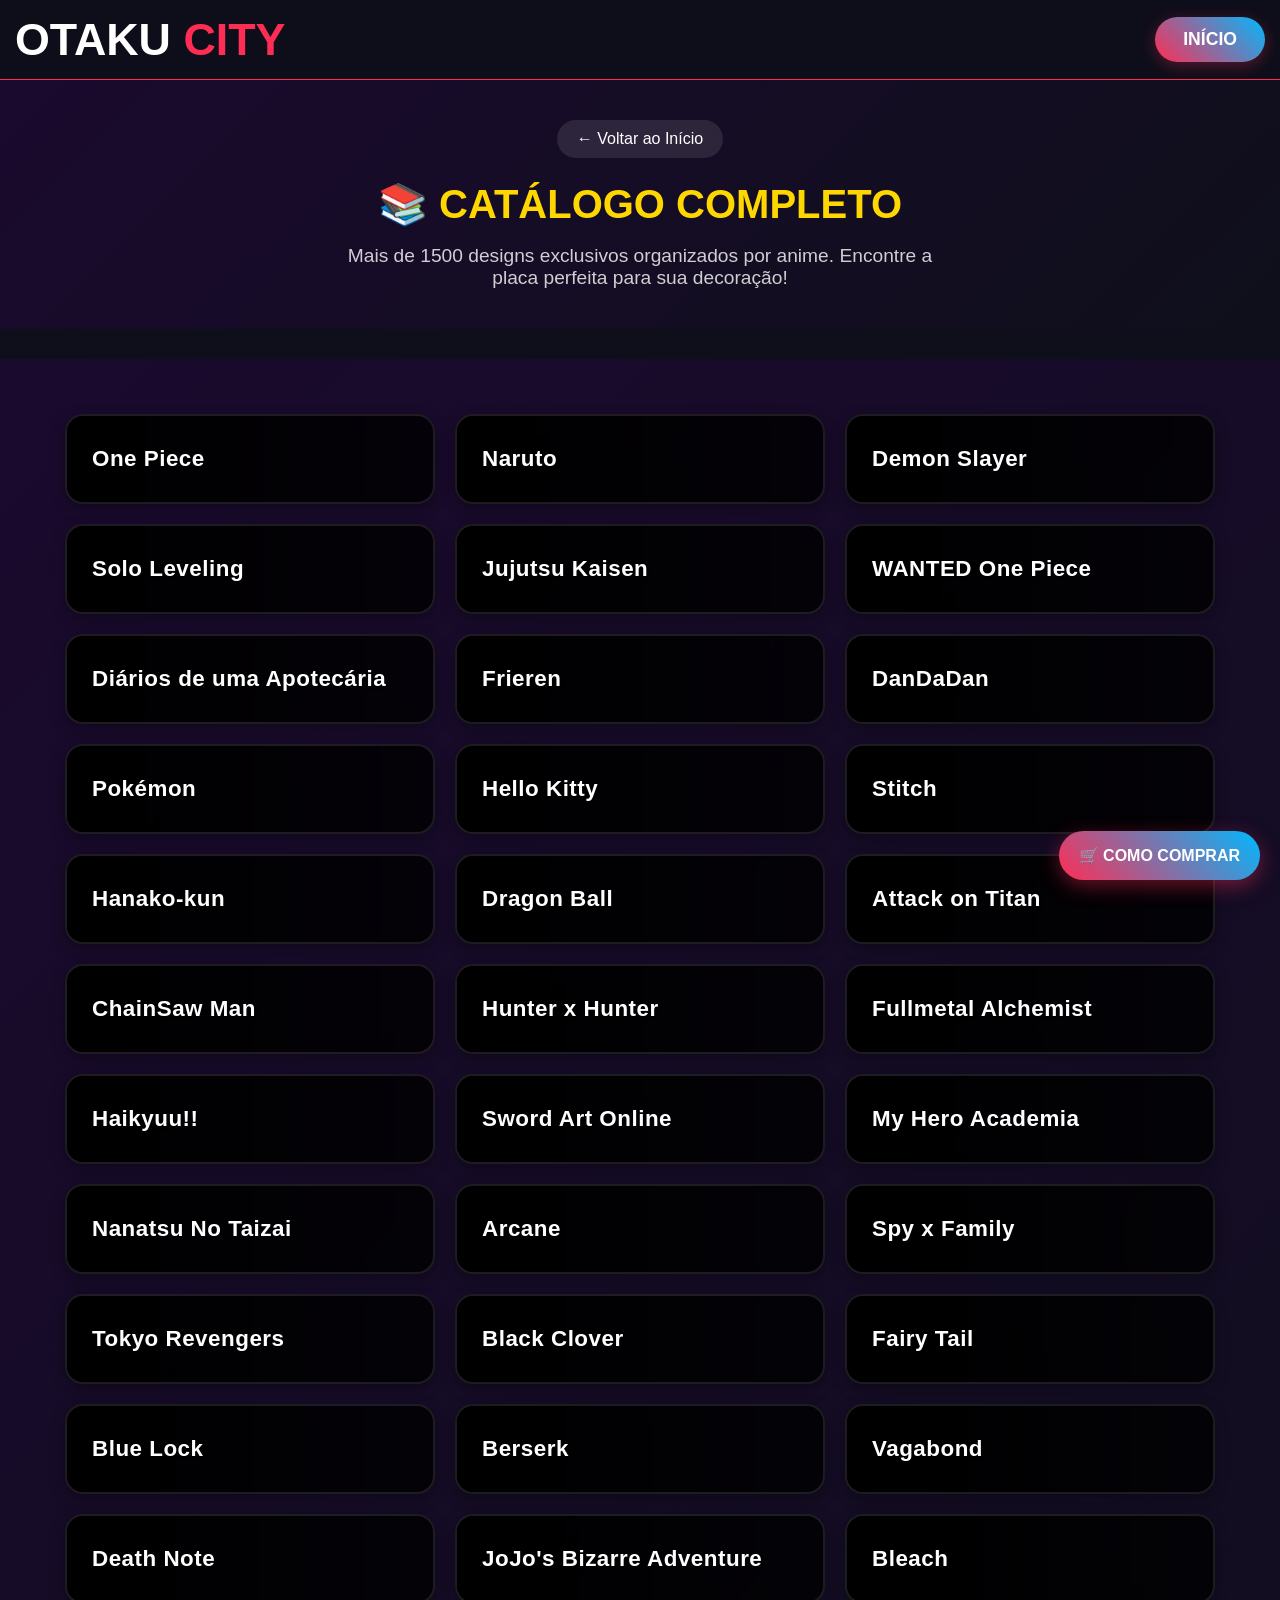
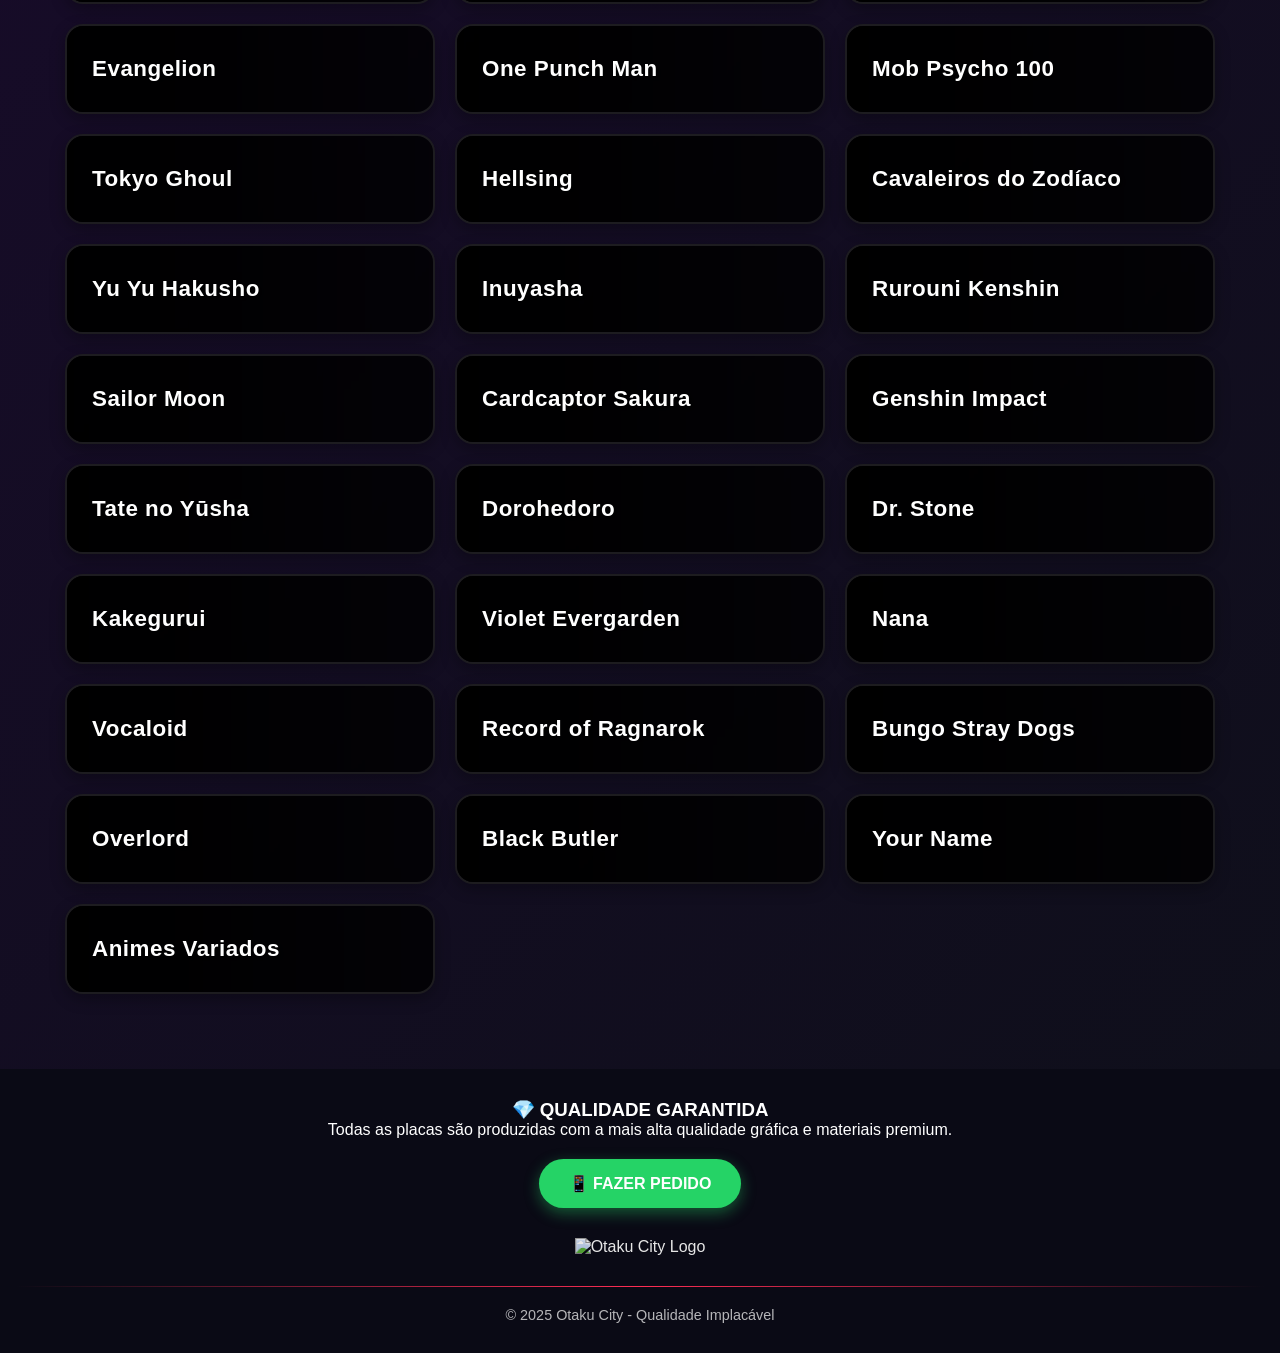
==== commit d97891f4: "Reformular página do catálogo" ====
--- a/pages/catalogo.html
+++ b/pages/catalogo.html
@@ -1,487 +1,293 @@
-<html lang="pt-BR">
-<head>
-    <meta charset="UTF-8">
-    <meta name="viewport" content="width=device-width, initial-scale=1.0">
-    <meta name="description" content="Catálogo completo da Otaku City - Mais de 1500 designs exclusivos de placas decorativas de anime organizados por série.">
-    <meta name="keywords" content="catálogo otaku, placas anime, designs exclusivos, Naruto, One Piece, Dragon Ball, Attack on Titan, Demon Slayer">
-    <title>Catálogo - Otaku City | +1500 Designs Exclusivos</title>
-    <link rel="stylesheet" href="../css/style.css">
-	    <style>
-               
-        * {
-            box-sizing: border-box;
-            margin: 0;
-            padding: 0;
-        }
-        
-        body {
-            margin: 0;
-            padding: 0;
-            background: var(--cor-fundo);
-            color: var(--cor-texto);
-            min-height: 100vh;
-            display: flex;
-            flex-direction: column;
-        }
-        
-        .container {
-            width: 100%;
-            max-width: 100%;
-            margin: 0 auto;
-            padding: 15px;
-            flex: 1;
-        }
-        
-        .buttons-grid {
-            display: flex;
-            flex-direction: column;
-            gap: 12px;
-            margin-bottom: 20px;
-            align-items: center; /* Centraliza os botões */
-        }
-        
-        /* Botões - versão mobile primeiro */
-        .anime-button {
-            display: flex;
-            align-items: center;
-            width: 90%; /* Largura reduzida para 90% da tela */
-            max-width: 400px; /* Largura máxima */
-            height: 70px;
-            padding: 0 20px;
-            background-color: rgba(0, 0, 0, 0.7);
-            border-radius: 10px;
-            border: none;
-            color: white;
-            font-weight: bold;
-            font-size: 1.1em;
-            text-shadow: 1px 1px 3px rgba(0, 0, 0, 0.8);
-            cursor: pointer;
-            transition: all 0.3s ease;
-            overflow: hidden;
-            position: relative;
-            box-shadow: var(--sombra);
-            text-align: left;
-        }
-        
-        .anime-button::before {
-            content: '';
-            position: absolute;
-            top: 0;
-            left: 0;
-            width: 100%;
-            height: 100%;
-            background: linear-gradient(90deg, rgba(0,0,0,0.8) 0%, rgba(0,0,0,0.5) 50%, rgba(0,0,0,0) 100%);
-            z-index: 1;
-        }
-        
-        .anime-button span {
-            position: relative;
-            z-index: 2;
-            white-space: nowrap;
-            overflow: hidden;
-            text-overflow: ellipsis;
-            padding-right: 10px;
-        }
-        
-        .anime-button:hover {
-            transform: translateY(-3px);
-            box-shadow: 0 8px 20px rgba(0, 0, 0, 0.5);
-        }
-        
-        .anime-button:active {
-            transform: translateY(1px);
-        }
-        
-        /* Imagens de fundo dos botões */
-        .anime-button {
-            background-size: cover;
-            background-position: right center;
-            background-repeat: no-repeat;
-        }
-        
-        /* Classes específicas para cada anime */
-        .naruto { background-image: url('https://i.ibb.co/zVp9pbqR/naruto.jpg') !important; }
-        .dragon-ball { background-image: url('https://i.ibb.co/pvwYVMqT/d.jpg') !important; }
-        .one-piece { background-image: url('https://i.ibb.co/hJpTMCG5/o.jpg') !important; }
-        .attack-on-titan { background-image: url('https://i.ibb.co/pj444tVv/a.jpg') !important; }
-        .my-hero-academia { background-image: url('https://i.ibb.co/jkW0s02B/b.jpg') !important; }
-        .demon-slayer { background-image: url('https://i.ibb.co/SDdzYmXZ/ds.jpg') !important; }
-        .arcane { background-image: url('https://i.ibb.co/JwymXkv8/arcane-capa.png') !important; }
-        .berserk { background-image: url('https://i.ibb.co/3yGzvsvx/ber.png') !important; }
-        .bleach { background-image: url('https://i.ibb.co/HTVq4VHQ/bleach.png') !important; }
-        .cavaleiros-zodiaco { background-image: url('https://i.ibb.co/39V1Xv6r/cdz.png') !important; }
-        .chainsaw-man { background-image: url('https://i.ibb.co/Q3PYtDgt/csm.png') !important; }
-        .evangelion { background-image: url('https://i.ibb.co/HjMwggJ/evan.png') !important; }
-        .genshin-impact { background-image: url('https://i.ibb.co/sJ2RnJcw/genshin.png') !important; }
-        .ghibli { background-image: url('https://i.ibb.co/qM7m81qL/gibli.png') !important; }
-        .haikyuu { background-image: url('https://i.ibb.co/WvBz48th/haiki.png') !important; }
-        .hanako { background-image: url('https://i.ibb.co/VYYCpthJ/hanako.png') !important; }
-        .hello-kitty { background-image: url('https://i.ibb.co/Qv36pgjr/hello.png') !important; }
-        .hunter-x-hunter { background-image: url('https://i.ibb.co/60gnM0Y1/hunter.png') !important; }
-        .jujutsu-kaisen { background-image: url('https://i.ibb.co/4ZvZTjnV/jujutso.png') !important; }
-        .fullmetal { background-image: url('https://i.ibb.co/dd0Pr3q/full.png') !important; }
-        .nanatsu-no-taizai { background-image: url('https://i.ibb.co/m5yQvqSp/nanatsu.png') !important; }
-        .one-punch-man { background-image: url('https://i.ibb.co/tPcgHCGy/onepunch.png') !important; }
-        .pokemon { background-image: url('https://i.ibb.co/LhB8FjKS/pokemon.png') !important; }
-        .procurados-one-piece { background-image: url('https://i.ibb.co/KzwQvymD/wanted.png') !important; }
-        .sailor-moon { background-image: url('https://i.ibb.co/FbBt1vS4/sailor.png') !important; }
-        .solo-leveling { background-image: url('https://i.ibb.co/mrndg3FQ/solo.png') !important; }
-        .spy-x-family { background-image: url('https://i.ibb.co/gMfhTWX1/spy.png') !important; }
-        .tokyo-revengers { background-image: url('https://i.ibb.co/N2TSCC3P/tokyo.png') !important; }        
-        .black-clover { background-image: url('https://i.ibb.co/h1nTmdFz/Black-Clover.png') !important; }
-        .tate-no-yuusha { background-image: url('https://i.ibb.co/7J5hqHpb/Tate-no-Yusha.png') !important; }
-        .fairy-tail { background-image: url('https://i.ibb.co/35xDN3b9/Fairy-Tail.png') !important; }
-        .blue-lock { background-image: url('https://i.ibb.co/pBVGvRtR/Blue-Lock.png') !important; }
-        .dorohedoro { background-image: url('https://i.ibb.co/rR895dXz/Dorohedoro.png') !important; }
-        .dr-stone { background-image: url('https://i.ibb.co/fVwjPNSw/Dr-Stone.png') !important; }
-        .death-note { background-image: url('https://i.ibb.co/V6xj8KF/Death-Note.png') !important; }
-        .kakegurui { background-image: url('https://i.ibb.co/KcJpnKsQ/Kakegurui.png') !important; }
-        .violet-evergarden { background-image: url('https://i.ibb.co/HLjyK0MY/Violet-Evergarden.png') !important; }
-        .yu-yu-hakusho { background-image: url('https://i.ibb.co/20PqFYsc/Yu-Yu-Hakusho.png') !important; }
-        .inuyasha { background-image: url('https://i.ibb.co/HLMq4r5h/Inuyasha.png') !important; }
-        .rurouni-kenshin { background-image: url('https://i.ibb.co/CCt9zyW/Rurouni-Kenshin.png') !important; }
-        .jojos-bizarre-adventure { background-image: url('https://i.ibb.co/ksWMYVWR/Jo-Jos-Bizarre-Adventure.png') !important; }
-        .nana { background-image: url('https://i.ibb.co/JF70B86B/Nana.png') !important; }
-        .vocaloid { background-image: url('https://i.ibb.co/V0ZYGw4z/Vocaloid.png') !important; }
-        .record-of-ragnarok { background-image: url('https://i.ibb.co/XZBFNZGX/Record-of-Ragnarok.png') !important; }
-        .mob-psycho-100 { background-image: url('https://i.ibb.co/pjJF1HRf/Mob-Psycho-100.png') !important; }
-        .frieren { background-image: url('https://i.ibb.co/xSrLmTKw/Frieren.png') !important; }
-        .vagabond { background-image: url('https://i.ibb.co/8nv4GRSN/Vagabond.png') !important; }
-        .cardcaptor-sakura { background-image: url('https://i.ibb.co/Z6bcKQr8/Cardcaptor-Sakura.png') !important; }
-        .sword-art-online { background-image: url('https://i.ibb.co/VW2zQNFW/Sword-Art-Online.png') !important; }
-        .stitch { background-image: url('https://i.ibb.co/6R0Jfd1M/Stitch.png') !important; }
-        .bungo-stray-dogs { background-image: url('https://i.ibb.co/xqJGb3Lr/Bungo-Stray-Dogs.png') !important; }
-        .tokyo-ghoul { background-image: url('https://i.ibb.co/NnFS1V7H/Tokyo-Ghoul.png') !important; }
-        .overlord { background-image: url('https://i.ibb.co/mrr16zH6/Overlord.png') !important; }
-        .hellsing { background-image: url('https://i.ibb.co/xKGH9T7S/Hellsing.png') !important; }
-        .black-butler { background-image: url('https://i.ibb.co/XZqR7c0b/Black-Butler.png') !important; }
-        .animes-variados { background-image: url('https://i.ibb.co/NdZtntV0/Miscelanea.png') !important; }
-        .diarios-de-uma-apotecaria { background-image: url('https://i.ibb.co/qF4SFJbJ/Diarios-de-uma-Apotecaria.png') !important; }
-        .your-name { background-image: url('https://i.ibb.co/Tx1QM7hr/Your-Name.png') !important; }
-        .dandadan { background-image: url('https://i.ibb.co/xKc2T5wk/DanDaDan.png') !important; }
-                              
-        /* Versão para tablets */
-        @media (min-width: 600px) {
-            .buttons-grid {
-                display: grid;
-                grid-template-columns: repeat(2, 1fr);
-                gap: 15px;
-                align-items: stretch;
-            }
-            
-            .anime-button {
-                width: 100%; /* Ocupa toda a largura do grid */
-            }
-            
-            header {
-                height: 180px;
-            }
-            
-            .catalog-title {
-                font-size: 3em;
-            }
-        }
-        
-        /* Versão para desktop */
-        @media (min-width: 900px) {
-            .container {
-                max-width: 900px;
-            }
-            
-            .buttons-grid {
-                grid-template-columns: repeat(3, 1fr);
-                gap: 18px;
-            }
-            
-            header {
-                height: 200px;
-            }
-            
-            .catalog-title {
-                font-size: 3.5em;
-            }
-        }
-    </style>
-</head>
-<body>
-    <header>
-        <div class="logo">
-            <img src="https://i.ibb.co/5fx7ydb/OC.png" alt="Otaku City Logo" onerror="this.style.display='none'; this.nextElementSibling.style.display='block';">
-            <div class="logo-text">OTAKU <span>CITY</span></div>
-        </div>
-        <div class="header-cta">
-            <a href="../index.html" class="cta-button">INÍCIO</a>
-        </div>
-    </header>
-
-    <section class="page-header">
-        <a href="../index.html" class="back-button">← Voltar ao Início</a>
-        <h1 class="page-title">📚 CATÁLOGO COMPLETO</h1>
-        <p class="page-subtitle">Mais de 1500 designs exclusivos organizados por anime. Encontre a placa perfeita para sua decoração!</p>
-    </section>
-
-        <div class="buttons-grid">
-            
-            <button class="anime-button one-piece" onclick="window.location.href='https://otakucitybr.github.io/One_Piece/'">
-                <span>One Piece</span>
-            </button>
-            
-            <button class="anime-button naruto" onclick="window.location.href='https://otakucitybr.github.io/Naruto/'">
-                <span>Naruto</span>
-            </button>
-            
-            <button class="anime-button demon-slayer" onclick="window.location.href='https://otakucitybr.github.io/kny/'">
-                <span>Demon Slayer</span>
-            </button>
-            
-            <button class="anime-button solo-leveling" onclick="window.location.href='https://otakucitybr.github.io/Solo/'">
-                <span>Solo Leveling</span>
-            </button>
-            
-            <button class="anime-button jujutsu-kaisen" onclick="window.location.href='https://otakucitybr.github.io/Jujutsu/'">
-                <span>Jujutsu Kaisen</span>
-            </button>
-            
-            <button class="anime-button procurados-one-piece" onclick="window.location.href='https://otakucitybr.github.io/Wanted/'">
-                <span>WANTED One Piece</span>
-            </button>
-            
-            <button class="anime-button diarios-de-uma-apotecaria" onclick="window.location.href='https://otakucitybr.github.io/Diarios-de-uma-Apotecaria/'">
-                <span>Diários de uma Apotecária</span>
-            </button>
-            
-            <button class="anime-button frieren" onclick="window.location.href='https://otakucitybr.github.io/Frieren/'">
-                <span>Frieren</span>
-            </button>
-            
-            <button class="anime-button dandadan" onclick="window.location.href='https://otakucitybr.github.io/DanDaDan/'">
-                <span>DanDaDan</span>
-            </button>
-            
-            <button class="anime-button pokemon" onclick="window.location.href='https://otakucitybr.github.io/Pokemon/'">
-                <span>Pokémon</span>
-            </button>
-            
-            <button class="anime-button hello-kitty" onclick="window.location.href='https://otakucitybr.github.io/HelloKitty/'">
-                <span>Hello Kitty</span>
-            </button>
-            
-            <button class="anime-button stitch" onclick="window.location.href='https://otakucitybr.github.io/Stitch/'">
-                <span>Stitch</span>
-            </button>
-            
-            <button class="anime-button hanako" onclick="window.location.href='https://otakucitybr.github.io/Hanako/'">
-                <span>Hanako-kun</span>
-            </button>
-            
-            <button class="anime-button dragon-ball" onclick="window.location.href='https://otakucitybr.github.io/Dragon_Ball/'">
-                <span>Dragon Ball</span>
-            </button>
-            
-            <button class="anime-button attack-on-titan" onclick="window.location.href='https://otakucitybr.github.io/Attack_on_Titan/'">
-                <span>Attack on Titan</span>
-            </button>
-            
-            <button class="anime-button chainsaw-man" onclick="window.location.href='https://otakucitybr.github.io/CSM/'">
-                <span>ChainSaw Man</span>
-            </button>
-            
-            <button class="anime-button hunter-x-hunter" onclick="window.location.href='https://otakucitybr.github.io/HxH/'">
-                <span>Hunter x Hunter</span>
-            </button>
-            
-            <button class="anime-button fullmetal" onclick="window.location.href='https://otakucitybr.github.io/Full/'">
-                <span>Fullmetal Alchemist</span>
-            </button>
-            
-            <button class="anime-button haikyuu" onclick="window.location.href='https://otakucitybr.github.io/Haikyu/'">
-                <span>Haikyuu!!</span>
-            </button>
-            
-            <button class="anime-button sword-art-online" onclick="window.location.href='https://otakucitybr.github.io/Sword-Art-Online/'">
-                <span>Sword Art Online</span>
-            </button>
-            
-            <button class="anime-button my-hero-academia" onclick="window.location.href='https://otakucitybr.github.io/BnH/'">
-                <span>My Hero Academia</span>
-            </button>
-            
-            <button class="anime-button nanatsu-no-taizai" onclick="window.location.href='https://otakucitybr.github.io/Nanatsu/'">
-                <span>Nanatsu No Taizai</span>
-            </button>
-            
-            <button class="anime-button arcane" onclick="window.location.href='https://otakucitybr.github.io/ar/'">
-                <span>Arcane</span>
-            </button>
-            
-            <button class="anime-button spy-x-family" onclick="window.location.href='https://otakucitybr.github.io/Spy/'">
-                <span>Spy x Family</span>
-            </button>
-            
-            <button class="anime-button tokyo-revengers" onclick="window.location.href='https://otakucitybr.github.io/Revengers/'">
-                <span>Tokyo Revengers</span>
-            </button>
-            
-            <button class="anime-button black-clover" onclick="window.location.href='https://otakucitybr.github.io/Black-Clover/'">
-                <span>Black Clover</span>
-            </button>
-            
-            <button class="anime-button fairy-tail" onclick="window.location.href='https://otakucitybr.github.io/Fairy-Tail/'">
-                <span>Fairy Tail</span>
-            </button>
-            
-            <button class="anime-button blue-lock" onclick="window.location.href='https://otakucitybr.github.io/Blue-Lock/'">
-                <span>Blue Lock</span>
-            </button>
-            
-            <button class="anime-button berserk" onclick="window.location.href='https://otakucitybr.github.io/berserk/'">
-                <span>Berserk</span>
-            </button>
-            
-            <button class="anime-button vagabond" onclick="window.location.href='https://otakucitybr.github.io/Vagabond/'">
-                <span>Vagabond</span>
-            </button>
-            
-            <button class="anime-button death-note" onclick="window.location.href='https://otakucitybr.github.io/Death-Note/'">
-                <span>Death Note</span>
-            </button>
-            
-            <button class="anime-button jojos-bizarre-adventure" onclick="window.location.href='https://otakucitybr.github.io/JoJos-Bizarre-Adventure/'">
-                <span>JoJo's Bizarre Adventure</span>
-            </button>
-            
-            <button class="anime-button bleach" onclick="window.location.href='https://otakucitybr.github.io/bleach/'">
-                <span>Bleach</span>
-            </button>
-            
-            <button class="anime-button evangelion" onclick="window.location.href='https://otakucitybr.github.io/Evan/'">
-                <span>Evangelion</span>
-            </button>
-            
-            <button class="anime-button one-punch-man" onclick="window.location.href='https://otakucitybr.github.io/One/'">
-                <span>One Punch Man</span>
-            </button>
-            
-            <button class="anime-button mob-psycho-100" onclick="window.location.href='https://otakucitybr.github.io/Mob-Psycho-100/'">
-                <span>Mob Psycho 100</span>
-            </button>
-            
-            <button class="anime-button tokyo-ghoul" onclick="window.location.href='https://otakucitybr.github.io/Tokyo-Ghoul/'">
-                <span>Tokyo Ghoul</span>
-            </button>
-            
-            <button class="anime-button hellsing" onclick="window.location.href='https://otakucitybr.github.io/Hellsing/'">
-                <span>Hellsing</span>
-            </button>
-            
-            <button class="anime-button cavaleiros-zodiaco" onclick="window.location.href='https://otakucitybr.github.io/CDZ/'">
-                <span>Cavaleiros do Zodíaco</span>
-            </button>
-            
-            <button class="anime-button yu-yu-hakusho" onclick="window.location.href='https://otakucitybr.github.io/Yu-Yu-Hakusho/'">
-                <span>Yu Yu Hakusho</span>
-            </button>
-            
-            <button class="anime-button inuyasha" onclick="window.location.href='https://otakucitybr.github.io/Inuyasha/'">
-                <span>Inuyasha</span>
-            </button>
-            
-            <button class="anime-button rurouni-kenshin" onclick="window.location.href='https://otakucitybr.github.io/Rurouni-Kenshin/'">
-                <span>Rurouni Kenshin</span>
-            </button>
-            
-            <button class="anime-button sailor-moon" onclick="window.location.href='https://otakucitybr.github.io/Sailor/'">
-                <span>Sailor Moon</span>
-            </button>
-            
-            <button class="anime-button cardcaptor-sakura" onclick="window.location.href='https://otakucitybr.github.io/Cardcaptor-Sakura/'">
-                <span>Cardcaptor Sakura</span>
-            </button>
-            
-            <button class="anime-button genshin-impact" onclick="window.location.href='https://otakucitybr.github.io/GenshinImpact/'">
-                <span>Genshin Impact</span>
-            </button>
-            
-            <button class="anime-button tate-no-yuusha" onclick="window.location.href='https://otakucitybr.github.io/Tate-no-Yuusha/'">
-                <span>Tate no Yūsha</span>
-            </button>
-            
-            <button class="anime-button dorohedoro" onclick="window.location.href='https://otakucitybr.github.io/Dorohedoro/'">
-                <span>Dorohedoro</span>
-            </button>
-            
-            <button class="anime-button dr-stone" onclick="window.location.href='https://otakucitybr.github.io/Dr-Stone/'">
-                <span>Dr. Stone</span>
-            </button>
-            
-            <button class="anime-button kakegurui" onclick="window.location.href='https://otakucitybr.github.io/Kakegurui/'">
-                <span>Kakegurui</span>
-            </button>
-            
-            <button class="anime-button violet-evergarden" onclick="window.location.href='https://otakucitybr.github.io/Violet-Evergarden/'">
-                <span>Violet Evergarden</span>
-            </button>
-            
-            <button class="anime-button nana" onclick="window.location.href='https://otakucitybr.github.io/Nana/'">
-                <span>Nana</span>
-            </button>
-            
-            <button class="anime-button vocaloid" onclick="window.location.href='https://otakucitybr.github.io/Vocaloid/'">
-                <span>Vocaloid</span>
-            </button>
-            
-            <button class="anime-button record-of-ragnarok" onclick="window.location.href='https://otakucitybr.github.io/Record-of-Ragnarok/'">
-                <span>Record of Ragnarok</span>
-            </button>
-            
-            <button class="anime-button bungo-stray-dogs" onclick="window.location.href='https://otakucitybr.github.io/Bungo-Stray-Dogs/'">
-                <span>Bungo Stray Dogs</span>
-            </button>
-            
-            <button class="anime-button overlord" onclick="window.location.href='https://otakucitybr.github.io/Overlord/'">
-                <span>Overlord</span>
-            </button>
-            
-            <button class="anime-button black-butler" onclick="window.location.href='https://otakucitybr.github.io/Black-Butler/'">
-                <span>Black Butler</span>
-            </button>
-            
-            <button class="anime-button your-name" onclick="window.location.href='https://otakucitybr.github.io/Your-Name/'">
-                <span>Your Name</span>
-            </button>
-            
-            <button class="anime-button animes-variados" onclick="window.location.href='https://otakucitybr.github.io/Miscelanea/'">
-                <span>Animes Variados</span>
-            </button>
-        </div>
-
-    <footer>
-        <h3>💎 QUALIDADE GARANTIDA</h3>
-        <p>Todas as placas são produzidas com a mais alta qualidade gráfica e materiais premium.</p>
-        <a href="../pages/contato.html" class="whatsapp-button">
-            📱 FAZER PEDIDO
-        </a>
-
-        <div class="footer-logo">
-            <img src="https://i.ibb.co/y3wvPbx/OCT.png" alt="Otaku City Logo">
-        </div>
-
-        <hr class="footer-divider">
-
-        <p class="copyright">© 2025 Otaku City - Qualidade Implacável</p>
-    </footer>
-
-    <button class="floating-help-button" id="helpButton">
-        🛒 COMO COMPRAR
-    </button>
-
-    <div class="video-popup-overlay" id="videoPopup">
-        <div class="video-popup-content">
-            <button class="video-popup-close" id="closePopup">×</button>
-            <iframe class="video-popup-iframe" id="popupVideo" src="" allow="autoplay; fullscreen; picture-in-picture"></iframe>
-        </div>
-    </div>
-
-    <script src="../js/script.js"></script>
-</body>
-</html>
+<!DOCTYPE html>
+<html lang="pt-BR">
+<head>
+    <meta charset="UTF-8">
+    <meta name="viewport" content="width=device-width, initial-scale=1.0">
+    <meta name="description" content="Catálogo completo da Otaku City - Mais de 1500 designs exclusivos de placas decorativas de anime organizados por série.">
+    <meta name="keywords" content="catálogo otaku, placas anime, designs exclusivos, Naruto, One Piece, Dragon Ball, Attack on Titan, Demon Slayer">
+    <title>Catálogo - Otaku City | +1500 Designs Exclusivos</title>
+    <link rel="stylesheet" href="../css/style.css">
+</head>
+<body>
+    <header>
+        <div class="logo">
+            <img src="https://i.ibb.co/5fx7ydb/OC.png" alt="Otaku City Logo" onerror="this.style.display='none'; this.nextElementSibling.style.display='block';">
+            <div class="logo-text">OTAKU <span>CITY</span></div>
+        </div>
+        <div class="header-cta">
+            <a href="../index.html" class="cta-button">INÍCIO</a>
+        </div>
+    </header>
+
+    <section class="page-header">
+        <a href="../index.html" class="back-button">← Voltar ao Início</a>
+        <h1 class="page-title">📚 CATÁLOGO COMPLETO</h1>
+        <p class="page-subtitle">Mais de 1500 designs exclusivos organizados por anime. Encontre a placa perfeita para sua decoração!</p>
+    </section>
+
+    <section class="catalog-section">
+        <div class="catalog-grid">
+            <button class="anime-button one-piece" onclick="window.location.href='https://otakucitybr.github.io/One_Piece/'">
+                <span>One Piece</span>
+            </button>
+            
+            <button class="anime-button naruto" onclick="window.location.href='https://otakucitybr.github.io/Naruto/'">
+                <span>Naruto</span>
+            </button>
+            
+            <button class="anime-button demon-slayer" onclick="window.location.href='https://otakucitybr.github.io/kny/'">
+                <span>Demon Slayer</span>
+            </button>
+            
+            <button class="anime-button solo-leveling" onclick="window.location.href='https://otakucitybr.github.io/Solo/'">
+                <span>Solo Leveling</span>
+            </button>
+            
+            <button class="anime-button jujutsu-kaisen" onclick="window.location.href='https://otakucitybr.github.io/Jujutsu/'">
+                <span>Jujutsu Kaisen</span>
+            </button>
+            
+            <button class="anime-button procurados-one-piece" onclick="window.location.href='https://otakucitybr.github.io/Wanted/'">
+                <span>WANTED One Piece</span>
+            </button>
+            
+            <button class="anime-button diarios-de-uma-apotecaria" onclick="window.location.href='https://otakucitybr.github.io/Diarios-de-uma-Apotecaria/'">
+                <span>Diários de uma Apotecária</span>
+            </button>
+            
+            <button class="anime-button frieren" onclick="window.location.href='https://otakucitybr.github.io/Frieren/'">
+                <span>Frieren</span>
+            </button>
+            
+            <button class="anime-button dandadan" onclick="window.location.href='https://otakucitybr.github.io/DanDaDan/'">
+                <span>DanDaDan</span>
+            </button>
+            
+            <button class="anime-button pokemon" onclick="window.location.href='https://otakucitybr.github.io/Pokemon/'">
+                <span>Pokémon</span>
+            </button>
+            
+            <button class="anime-button hello-kitty" onclick="window.location.href='https://otakucitybr.github.io/HelloKitty/'">
+                <span>Hello Kitty</span>
+            </button>
+            
+            <button class="anime-button stitch" onclick="window.location.href='https://otakucitybr.github.io/Stitch/'">
+                <span>Stitch</span>
+            </button>
+            
+            <button class="anime-button hanako" onclick="window.location.href='https://otakucitybr.github.io/Hanako/'">
+                <span>Hanako-kun</span>
+            </button>
+            
+            <button class="anime-button dragon-ball" onclick="window.location.href='https://otakucitybr.github.io/Dragon_Ball/'">
+                <span>Dragon Ball</span>
+            </button>
+            
+            <button class="anime-button attack-on-titan" onclick="window.location.href='https://otakucitybr.github.io/Attack_on_Titan/'">
+                <span>Attack on Titan</span>
+            </button>
+            
+            <button class="anime-button chainsaw-man" onclick="window.location.href='https://otakucitybr.github.io/CSM/'">
+                <span>ChainSaw Man</span>
+            </button>
+            
+            <button class="anime-button hunter-x-hunter" onclick="window.location.href='https://otakucitybr.github.io/HxH/'">
+                <span>Hunter x Hunter</span>
+            </button>
+            
+            <button class="anime-button fullmetal" onclick="window.location.href='https://otakucitybr.github.io/Full/'">
+                <span>Fullmetal Alchemist</span>
+            </button>
+            
+            <button class="anime-button haikyuu" onclick="window.location.href='https://otakucitybr.github.io/Haikyu/'">
+                <span>Haikyuu!!</span>
+            </button>
+            
+            <button class="anime-button sword-art-online" onclick="window.location.href='https://otakucitybr.github.io/Sword-Art-Online/'">
+                <span>Sword Art Online</span>
+            </button>
+            
+            <button class="anime-button my-hero-academia" onclick="window.location.href='https://otakucitybr.github.io/BnH/'">
+                <span>My Hero Academia</span>
+            </button>
+            
+            <button class="anime-button nanatsu-no-taizai" onclick="window.location.href='https://otakucitybr.github.io/Nanatsu/'">
+                <span>Nanatsu No Taizai</span>
+            </button>
+            
+            <button class="anime-button arcane" onclick="window.location.href='https://otakucitybr.github.io/ar/'">
+                <span>Arcane</span>
+            </button>
+            
+            <button class="anime-button spy-x-family" onclick="window.location.href='https://otakucitybr.github.io/Spy/'">
+                <span>Spy x Family</span>
+            </button>
+            
+            <button class="anime-button tokyo-revengers" onclick="window.location.href='https://otakucitybr.github.io/Revengers/'">
+                <span>Tokyo Revengers</span>
+            </button>
+            
+            <button class="anime-button black-clover" onclick="window.location.href='https://otakucitybr.github.io/Black-Clover/'">
+                <span>Black Clover</span>
+            </button>
+            
+            <button class="anime-button fairy-tail" onclick="window.location.href='https://otakucitybr.github.io/Fairy-Tail/'">
+                <span>Fairy Tail</span>
+            </button>
+            
+            <button class="anime-button blue-lock" onclick="window.location.href='https://otakucitybr.github.io/Blue-Lock/'">
+                <span>Blue Lock</span>
+            </button>
+            
+            <button class="anime-button berserk" onclick="window.location.href='https://otakucitybr.github.io/berserk/'">
+                <span>Berserk</span>
+            </button>
+            
+            <button class="anime-button vagabond" onclick="window.location.href='https://otakucitybr.github.io/Vagabond/'">
+                <span>Vagabond</span>
+            </button>
+            
+            <button class="anime-button death-note" onclick="window.location.href='https://otakucitybr.github.io/Death-Note/'">
+                <span>Death Note</span>
+            </button>
+            
+            <button class="anime-button jojos-bizarre-adventure" onclick="window.location.href='https://otakucitybr.github.io/JoJos-Bizarre-Adventure/'">
+                <span>JoJo's Bizarre Adventure</span>
+            </button>
+            
+            <button class="anime-button bleach" onclick="window.location.href='https://otakucitybr.github.io/bleach/'">
+                <span>Bleach</span>
+            </button>
+            
+            <button class="anime-button evangelion" onclick="window.location.href='https://otakucitybr.github.io/Evan/'">
+                <span>Evangelion</span>
+            </button>
+            
+            <button class="anime-button one-punch-man" onclick="window.location.href='https://otakucitybr.github.io/One/'">
+                <span>One Punch Man</span>
+            </button>
+            
+            <button class="anime-button mob-psycho-100" onclick="window.location.href='https://otakucitybr.github.io/Mob-Psycho-100/'">
+                <span>Mob Psycho 100</span>
+            </button>
+            
+            <button class="anime-button tokyo-ghoul" onclick="window.location.href='https://otakucitybr.github.io/Tokyo-Ghoul/'">
+                <span>Tokyo Ghoul</span>
+            </button>
+            
+            <button class="anime-button hellsing" onclick="window.location.href='https://otakucitybr.github.io/Hellsing/'">
+                <span>Hellsing</span>
+            </button>
+            
+            <button class="anime-button cavaleiros-zodiaco" onclick="window.location.href='https://otakucitybr.github.io/CDZ/'">
+                <span>Cavaleiros do Zodíaco</span>
+            </button>
+            
+            <button class="anime-button yu-yu-hakusho" onclick="window.location.href='https://otakucitybr.github.io/Yu-Yu-Hakusho/'">
+                <span>Yu Yu Hakusho</span>
+            </button>
+            
+            <button class="anime-button inuyasha" onclick="window.location.href='https://otakucitybr.github.io/Inuyasha/'">
+                <span>Inuyasha</span>
+            </button>
+            
+            <button class="anime-button rurouni-kenshin" onclick="window.location.href='https://otakucitybr.github.io/Rurouni-Kenshin/'">
+                <span>Rurouni Kenshin</span>
+            </button>
+            
+            <button class="anime-button sailor-moon" onclick="window.location.href='https://otakucitybr.github.io/Sailor/'">
+                <span>Sailor Moon</span>
+            </button>
+            
+            <button class="anime-button cardcaptor-sakura" onclick="window.location.href='https://otakucitybr.github.io/Cardcaptor-Sakura/'">
+                <span>Cardcaptor Sakura</span>
+            </button>
+            
+            <button class="anime-button genshin-impact" onclick="window.location.href='https://otakucitybr.github.io/GenshinImpact/'">
+                <span>Genshin Impact</span>
+            </button>
+            
+            <button class="anime-button tate-no-yuusha" onclick="window.location.href='https://otakucitybr.github.io/Tate-no-Yuusha/'">
+                <span>Tate no Yūsha</span>
+            </button>
+            
+            <button class="anime-button dorohedoro" onclick="window.location.href='https://otakucitybr.github.io/Dorohedoro/'">
+                <span>Dorohedoro</span>
+            </button>
+            
+            <button class="anime-button dr-stone" onclick="window.location.href='https://otakucitybr.github.io/Dr-Stone/'">
+                <span>Dr. Stone</span>
+            </button>
+            
+            <button class="anime-button kakegurui" onclick="window.location.href='https://otakucitybr.github.io/Kakegurui/'">
+                <span>Kakegurui</span>
+            </button>
+            
+            <button class="anime-button violet-evergarden" onclick="window.location.href='https://otakucitybr.github.io/Violet-Evergarden/'">
+                <span>Violet Evergarden</span>
+            </button>
+            
+            <button class="anime-button nana" onclick="window.location.href='https://otakucitybr.github.io/Nana/'">
+                <span>Nana</span>
+            </button>
+            
+            <button class="anime-button vocaloid" onclick="window.location.href='https://otakucitybr.github.io/Vocaloid/'">
+                <span>Vocaloid</span>
+            </button>
+            
+            <button class="anime-button record-of-ragnarok" onclick="window.location.href='https://otakucitybr.github.io/Record-of-Ragnarok/'">
+                <span>Record of Ragnarok</span>
+            </button>
+            
+            <button class="anime-button bungo-stray-dogs" onclick="window.location.href='https://otakucitybr.github.io/Bungo-Stray-Dogs/'">
+                <span>Bungo Stray Dogs</span>
+            </button>
+            
+            <button class="anime-button overlord" onclick="window.location.href='https://otakucitybr.github.io/Overlord/'">
+                <span>Overlord</span>
+            </button>
+            
+            <button class="anime-button black-butler" onclick="window.location.href='https://otakucitybr.github.io/Black-Butler/'">
+                <span>Black Butler</span>
+            </button>
+            
+            <button class="anime-button your-name" onclick="window.location.href='https://otakucitybr.github.io/Your-Name/'">
+                <span>Your Name</span>
+            </button>
+            
+            <button class="anime-button animes-variados" onclick="window.location.href='https://otakucitybr.github.io/Miscelanea/'">
+                <span>Animes Variados</span>
+            </button>
+        </div>
+    </section>
+
+    <footer>
+        <h3>💎 QUALIDADE GARANTIDA</h3>
+        <p>Todas as placas são produzidas com a mais alta qualidade gráfica e materiais premium.</p>
+        <a href="../pages/contato.html" class="whatsapp-button">
+            📱 FAZER PEDIDO
+        </a>
+
+        <div class="footer-logo">
+            <img src="https://i.ibb.co/y3wvPbx/OCT.png" alt="Otaku City Logo">
+        </div>
+
+        <hr class="footer-divider">
+
+        <p class="copyright">© 2025 Otaku City - Qualidade Implacável</p>
+    </footer>
+
+    <button class="floating-help-button" id="helpButton">
+        🛒 COMO COMPRAR
+    </button>
+
+    <div class="video-popup-overlay" id="videoPopup">
+        <div class="video-popup-content">
+            <button class="video-popup-close" id="closePopup">×</button>
+            <iframe class="video-popup-iframe" id="popupVideo" src="" allow="autoplay; fullscreen; picture-in-picture"></iframe>
+        </div>
+    </div>
+
+    <script src="../js/script.js"></script>
+</body>
+</html>
--- a/css/style.css
+++ b/css/style.css
@@ -1,907 +1,1115 @@
-/* Reset e Fontes */
-* {
-    margin: 0;
-    padding: 0;
-    box-sizing: border-box;
-    font-family: 'Poppins', sans-serif;
-}
-
-@import url('https://fonts.googleapis.com/css2?family=Poppins:wght@400;600;700;900&display=swap');
-
-/* Cores Temáticas */
-:root {
-    --primary: #FF2D54; /* Rosa Neon */
-    --secondary: #00B8FF; /* Azul Akihabara */
-    --dark: #0F0F1B; /* Fundo Noturno */
-    --light: #FFFFFF;
-    --accent: #FFD700; /* Dourado Destaque */
-}
-
-/* Smooth scroll para navegação interna */
-html {
-    scroll-behavior: smooth;
-}
-
-body {
-    background-color: var(--dark);
-    color: var(--light);
-    overflow-x: hidden;
-}
-
-/* Header Impactante - LOGO E BOTÃO MAXIMIZADOS */
-header {
-    padding: 8px 15px;
-    display: flex;
-    justify-content: space-between;
-    align-items: center;
-    background: rgba(15, 15, 27, 0.9);
-    position: sticky;
-    top: 0;
-    z-index: 100;
-    border-bottom: 1px solid var(--primary);
-    min-height: 80px;
-    gap: 25px; /* Espaçamento máximo de 25px entre logo e botão */
-}
-
-/* Logo - MAXIMIZADO */
-.logo {
-    display: flex;
-    align-items: center;
-    flex: 1;
-    min-width: 0; /* Permite que a logo encolha se necessário */
-}
-
-.logo img {
-    height: 70px;
-    width: auto;
-    max-height: 75px;
-    max-width: 350px;
-    object-fit: contain;
-    filter: brightness(1.1);
-    transition: transform 0.3s ease;
-}
-
-.logo img:hover {
-    transform: scale(1.05);
-}
-
-/* Fallback caso a logo não carregue */
-.logo-text {
-    font-weight: 900;
-    font-size: 2.8rem;
-    color: var(--light);
-    display: none;
-}
-
-.logo-text span {
-    color: var(--primary);
-}
-
-/* Botão do header MAXIMIZADO */
-.header-cta {
-    flex-shrink: 0;
-}
-
-.cta-button {
-    padding: 12px 28px;
-    font-size: 1.1rem;
-    font-weight: 700;
-    background: linear-gradient(45deg, var(--primary), var(--secondary));
-    color: white;
-    text-decoration: none;
-    border-radius: 30px;
-    transition: all 0.3s ease;
-    box-shadow: 0 4px 15px rgba(255, 45, 84, 0.3);
-    white-space: nowrap;
-    border: none;
-    cursor: pointer;
-    display: inline-block;
-}
-
-.cta-button:hover {
-    transform: translateY(-2px) scale(1.05);
-    box-shadow: 0 6px 20px rgba(255, 45, 84, 0.4);
-}
-
-/* Hero Section */
-.hero {
-    text-align: center;
-    padding: 30px 15px 50px;
-    background: radial-gradient(circle at top, #2A0C4E 0%, var(--dark) 70%);
-}
-
-h1 {
-    font-size: 2.3rem;
-    margin-bottom: 15px;
-    line-height: 1.3;
-}
-
-.highlight {
-    color: var(--accent);
-    font-weight: 700;
-}
-
-/* PRICE-TAG COMO BOTÃO CTA - mantém aparência exata */
-.price-tag {
-    background: linear-gradient(45deg, var(--primary), var(--secondary));
-    color: white;
-    padding: 8px 20px;
-    border-radius: 30px;
-    display: inline-block;
-    margin: 20px 0;
-    font-weight: 700;
-    font-size: 1.5rem;
-    box-shadow: 0 5px 15px rgba(255, 45, 84, 0.4);
-    text-decoration: none;
-    cursor: pointer;
-    transition: all 0.3s ease;
-    border: none;
-}
-
-.price-tag:hover {
-    transform: translateY(-2px) scale(1.05);
-    box-shadow: 0 8px 25px rgba(255, 45, 84, 0.5);
-    color: white;
-}
-
-.price-tag:active {
-    transform: translateY(0) scale(1.02);
-}
-
-.price-tag:visited {
-    color: white;
-}
-
-.price-small {
-    font-size: 0.8rem;
-    opacity: 0.9;
-}
-
-/* VÍDEOS CORRIGIDOS - Formato RETRATO com 15px laterais */
-.video-grid {
-    display: grid;
-    grid-template-columns: 1fr 1fr;
-    gap: 10px;
-    margin: 30px 25px;
-    max-width: calc(100vw - 30px);
-}
-
-.video-container {
-    border-radius: 10px;
-    overflow: hidden;
-    box-shadow: 0 5px 20px rgba(0, 0, 0, 0.5);
-    position: relative;
-    width: 100%;
-    height: 0;
-    padding-bottom: 177.78%; /* Aspect ratio 9:16 (retrato) = 16/9 = 1.778 */
-}
-
-.video-container iframe {
-    position: absolute;
-    top: 0;
-    left: 0;
-    width: 100%;
-    height: 100%;
-    border: none;
-}
-
-.video-label {
-    position: absolute;
-    bottom: 8px;
-    left: 8px;
-    background: rgba(0, 0, 0, 0.8);
-    padding: 4px 8px;
-    border-radius: 4px;
-    font-size: 0.7rem;
-    font-weight: 600;
-    z-index: 10;
-}
-
-/* CARROSSEL ROBUSTO - 2 imagens lado a lado em proporção A4 */
-.carousel-section {
-    padding: 40px 15px;
-    background: linear-gradient(135deg, #1A0A2E 0%, var(--dark) 100%);
-    margin-bottom: 30px;
-}
-
-.carousel-title {
-    text-align: center;
-    margin-bottom: 30px;
-    font-size: 1.8rem;
-    color: var(--accent);
-}
-
-.carousel-container {
-    position: relative;
-    max-width: 1200px;
-    margin: 0 auto;
-    overflow: hidden;
-    border-radius: 15px;
-    box-shadow: 0 10px 30px rgba(0, 0, 0, 0.5);
-}
-
-.carousel-wrapper {
-    position: relative;
-    overflow: hidden;
-}
-
-.carousel-track {
-    display: flex;
-    transition: transform 0.5s cubic-bezier(0.25, 0.46, 0.45, 0.94);
-    width: 600%; /* 6 slides × 100% cada */
-    will-change: transform;
-}
-
-.carousel-slide {
-    width: 16.666%; /* 100% / 6 slides = 16.666% */
-    display: flex;
-    gap: 10px;
-    padding: 0 5px;
-    flex-shrink: 0;
-}
-
-.carousel-item {
-    flex: 1;
-    border-radius: 8px;
-    overflow: hidden;
-    transition: transform 0.3s ease, box-shadow 0.3s ease;
-}
-
-.carousel-item:hover {
-    transform: translateY(-3px) scale(1.02);
-    box-shadow: 0 12px 25px rgba(255, 45, 84, 0.3);
-}
-
-.carousel-item a {
-    display: block;
-    text-decoration: none;
-}
-
-.carousel-item img {
-    width: 100%;
-    aspect-ratio: 1 / 1.414; /* Proporção A4 REAL */
-    object-fit: cover;
-    object-position: center;
-    border: 2px solid rgba(255, 255, 255, 0.1);
-    transition: border-color 0.3s ease;
-}
-
-.carousel-item img:hover {
-    border-color: var(--primary);
-}
-
-/* Controles de navegação */
-.carousel-nav {
-    position: absolute;
-    top: 50%;
-    transform: translateY(-50%);
-    background: rgba(0, 0, 0, 0.7);
-    color: white;
-    border: none;
-    width: 50px;
-    height: 50px;
-    border-radius: 50%;
-    font-size: 1.5rem;
-    cursor: pointer;
-    transition: all 0.3s ease;
-    z-index: 10;
-    display: flex;
-    align-items: center;
-    justify-content: center;
-    user-select: none;
-}
-
-.carousel-nav:hover {
-    background: var(--primary);
-    transform: translateY(-50%) scale(1.1);
-}
-
-.carousel-nav:active {
-    transform: translateY(-50%) scale(0.95);
-}
-
-.carousel-nav.prev {
-    left: 15px;
-}
-
-.carousel-nav.next {
-    right: 15px;
-}
-
-/* Indicadores do carrossel */
-.carousel-indicators {
-    display: flex;
-    justify-content: center;
-    gap: 8px;
-    margin-top: 20px;
-}
-
-.carousel-indicator {
-    width: 10px;
-    height: 10px;
-    border-radius: 50%;
-    background: rgba(255, 255, 255, 0.3);
-    cursor: pointer;
-    transition: all 0.3s ease;
-}
-
-.carousel-indicator.active {
-    background: var(--primary);
-    transform: scale(1.2);
-}
-
-/* BOTÃO FIXO "COMO COMPRAR" - CORRIGIDO PARA MOBILE */
-.floating-help-button {
-    position: fixed;
-    bottom: 20px;
-    right: 20px;
-    background: linear-gradient(45deg, var(--primary), var(--secondary));
-    color: white;
-    border: none;
-    padding: 15px 20px;
-    border-radius: 50px;
-    font-weight: 700;
-    font-size: 1rem;
-    cursor: pointer;
-    box-shadow: 0 6px 20px rgba(255, 45, 84, 0.4);
-    transition: all 0.3s ease;
-    z-index: 1000;
-    white-space: nowrap;
-    display: flex;
-    align-items: center;
-    justify-content: center;
-    gap: 8px;
-    min-width: 140px;
-    text-align: center;
-    -webkit-tap-highlight-color: transparent;
-    touch-action: manipulation;
-    pointer-events: auto !important;
-    visibility: visible !important;
-    opacity: 1 !important;
-}
-
-.floating-help-button:hover {
-    transform: translateY(-3px) scale(1.05);
-    box-shadow: 0 8px 25px rgba(255, 45, 84, 0.6);
-}
-
-.floating-help-button:active {
-    transform: translateY(-1px) scale(1.02);
-}
-
-/* POP-UP DE VÍDEO */
-.video-popup-overlay {
-    position: fixed;
-    top: 0;
-    left: 0;
-    width: 100%;
-    height: 100%;
-    background: rgba(0, 0, 0, 0.9);
-    display: flex;
-    opacity: 0;
-    visibility: hidden;
-    pointer-events: none;
-    justify-content: center;
-    align-items: center;
-    z-index: 2000;
-    backdrop-filter: blur(5px);
-    transition: all 0.3s ease;
-}
-
-.video-popup-overlay.active {
-    opacity: 1;
-    visibility: visible;
-    pointer-events: all;
-}
-
-.video-popup-content {
-    position: relative;
-    width: 90%;
-    max-width: 400px;
-    height: 80vh;
-    max-height: 700px;
-    background: #000;
-    border-radius: 15px;
-    overflow: hidden;
-    box-shadow: 0 20px 60px rgba(0, 0, 0, 0.8);
-    transform: translateY(50px) scale(0.9);
-    transition: all 0.4s cubic-bezier(0.25, 0.46, 0.45, 0.94);
-}
-
-.video-popup-overlay.active .video-popup-content {
-    transform: translateY(0) scale(1);
-}
-
-.video-popup-close {
-    position: absolute;
-    top: 15px;
-    left: 15px;
-    background: rgba(0, 0, 0, 0.8);
-    color: white;
-    border: none;
-    width: 40px;
-    height: 40px;
-    border-radius: 50%;
-    font-size: 1.5rem;
-    cursor: pointer;
-    z-index: 10;
-    display: flex;
-    align-items: center;
-    justify-content: center;
-    transition: all 0.3s ease;
-    -webkit-tap-highlight-color: transparent;
-}
-
-.video-popup-close:hover {
-    background: var(--primary);
-    transform: scale(1.1);
-}
-
-.video-popup-iframe {
-    width: 100%;
-    height: 100%;
-    border: none;
-}
-
-/* Seção de Produtos */
-.products {
-    padding: 0 15px 30px;
-    background: url('https://example.com/anime-pattern.png') var(--dark);
-}
-
-.product-card {
-    background: rgba(255, 255, 255, 0.05);
-    border-radius: 10px;
-    padding: 20px;
-    margin-bottom: 20px;
-    border: 1px solid rgba(255, 255, 255, 0.1);
-    backdrop-filter: blur(5px);
-}
-
-.product-title {
-    color: var(--primary);
-    margin-bottom: 10px;
-    font-size: 1.3rem;
-}
-
-.product-price {
-    font-size: 1.5rem;
-    font-weight: 700;
-    margin: 10px 0;
-}
-
-.bulk-discount {
-    color: var(--accent);
-    font-size: 0.9rem;
-    margin-bottom: 15px;
-    display: block;
-}
-
-/* Catálogo */
-.catalog-cta {
-    text-align: center;
-    padding: 20px 15px;
-    background: linear-gradient(90deg, var(--dark) 0%, #1A0A2E 100%);
-}
-
-/* Footer - LOGO CORRIGIDA */
-footer {
-    text-align: center;
-    padding: 30px 15px;
-    background: #0A0A15;
-}
-
-.footer-logo {
-    margin: 30px 0;
-    display: flex;
-    justify-content: center;
-    align-items: center;
-}
-
-.footer-logo img {
-    max-width: 200px;
-    max-height: 120px;
-    width: auto;
-    height: auto;
-    object-fit: contain;
-    filter: brightness(0.9);
-    transition: transform 0.3s ease, filter 0.3s ease;
-}
-
-.footer-logo img:hover {
-    transform: scale(1.05);
-    filter: brightness(1.1);
-}
-
-.footer-divider {
-    border: none;
-    height: 1px;
-    background: linear-gradient(90deg, transparent, var(--primary), transparent);
-    margin: 20px 0;
-}
-
-.copyright {
-    font-size: 0.9rem;
-    color: rgba(255, 255, 255, 0.7);
-    margin-top: 15px;
-}
-
-.whatsapp-button {
-    background: #25D366;
-    color: white;
-    padding: 15px 30px;
-    border-radius: 50px;
-    font-weight: 700;
-    display: inline-flex;
-    align-items: center;
-    gap: 10px;
-    text-decoration: none;
-    margin-top: 20px;
-    box-shadow: 0 5px 15px rgba(37, 211, 102, 0.4);
-    transition: all 0.3s ease;
-}
-
-.whatsapp-button:hover {
-    transform: translateY(-2px) scale(1.05);
-    box-shadow: 0 8px 20px rgba(37, 211, 102, 0.5);
-}
-
-/* Estilos específicos para páginas internas */
-.page-header {
-    background: linear-gradient(135deg, #1A0A2E 0%, var(--dark) 100%);
-    text-align: center;
-    padding: 40px 15px;
-    margin-bottom: 30px;
-}
-
-.page-title {
-    font-size: 2.5rem;
-    color: var(--accent);
-    margin-bottom: 15px;
-}
-
-.page-subtitle {
-    font-size: 1.2rem;
-    color: rgba(255, 255, 255, 0.8);
-    max-width: 600px;
-    margin: 0 auto;
-}
-
-.back-button {
-    display: inline-flex;
-    align-items: center;
-    gap: 8px;
-    background: rgba(255, 255, 255, 0.1);
-    color: white;
-    padding: 10px 20px;
-    border-radius: 25px;
-    text-decoration: none;
-    transition: all 0.3s ease;
-    margin-bottom: 20px;
-}
-
-.back-button:hover {
-    background: rgba(255, 255, 255, 0.2);
-    transform: translateY(-2px);
-}
-
-/* Grid de catálogos */
-.catalog-grid {
-    display: grid;
-    grid-template-columns: repeat(auto-fill, minmax(250px, 1fr));
-    gap: 20px;
-    padding: 20px;
-    max-width: 1200px;
-    margin: 0 auto;
-}
-
-.catalog-card {
-    background: rgba(255, 255, 255, 0.05);
-    border-radius: 15px;
-    padding: 20px;
-    text-align: center;
-    border: 1px solid rgba(255, 255, 255, 0.1);
-    transition: all 0.3s ease;
-    backdrop-filter: blur(5px);
-}
-
-.catalog-card:hover {
-    transform: translateY(-5px);
-    box-shadow: 0 10px 30px rgba(255, 45, 84, 0.3);
-    border-color: var(--primary);
-}
-
-.catalog-card h3 {
-    color: var(--primary);
-    margin-bottom: 10px;
-    font-size: 1.3rem;
-}
-
-.catalog-card p {
-    color: rgba(255, 255, 255, 0.7);
-    margin-bottom: 15px;
-    font-size: 0.9rem;
-}
-
-.catalog-card .cta-button {
-    width: 100%;
-    justify-content: center;
-}
-
-/* Seção de contato */
-.contact-section {
-    max-width: 800px;
-    margin: 0 auto;
-    padding: 0 20px;
-}
-
-.contact-grid {
-    display: grid;
-    grid-template-columns: repeat(auto-fit, minmax(300px, 1fr));
-    gap: 30px;
-    margin-bottom: 40px;
-}
-
-.contact-card {
-    background: rgba(255, 255, 255, 0.05);
-    border-radius: 15px;
-    padding: 30px;
-    text-align: center;
-    border: 1px solid rgba(255, 255, 255, 0.1);
-    backdrop-filter: blur(5px);
-    transition: all 0.3s ease;
-}
-
-.contact-card:hover {
-    transform: translateY(-5px);
-    box-shadow: 0 10px 30px rgba(255, 45, 84, 0.3);
-}
-
-.contact-card h3 {
-    color: var(--accent);
-    margin-bottom: 15px;
-    font-size: 1.5rem;
-}
-
-.contact-card p {
-    color: rgba(255, 255, 255, 0.8);
-    margin-bottom: 20px;
-    line-height: 1.6;
-}
-
-.contact-info {
-    background: rgba(255, 255, 255, 0.02);
-    border-radius: 10px;
-    padding: 20px;
-    margin-top: 30px;
-}
-
-.contact-info h4 {
-    color: var(--primary);
-    margin-bottom: 15px;
-}
-
-.contact-info ul {
-    list-style: none;
-    padding: 0;
-}
-
-.contact-info li {
-    padding: 8px 0;
-    color: rgba(255, 255, 255, 0.8);
-    border-bottom: 1px solid rgba(255, 255, 255, 0.1);
-}
-
-.contact-info li:last-child {
-    border-bottom: none;
-}
-
-/* Responsividade MOBILE-FIRST */
-@media (max-width: 768px) {
-    header {
-        padding: 6px 12px;
-        min-height: 70px;
-        gap: 20px;
-    }
-
-    .logo img {
-        height: 60px;
-        max-height: 65px;
-        max-width: 280px;
-    }
-
-    .logo-text {
-        font-size: 2.2rem;
-    }
-
-    .cta-button {
-        padding: 10px 22px;
-        font-size: 1rem;
-    }
-
-    .hero {
-        padding: 20px 10px 40px;
-    }
-
-    h1 {
-        font-size: 1.8rem;
-    }
-
-    .video-grid {
-        margin: 20px 25px;
-        gap: 8px;
-    }
-
-    .video-label {
-        font-size: 0.6rem;
-        padding: 3px 6px;
-    }
-
-    .carousel-section {
-        padding: 30px 15px;
-    }
-
-    .carousel-nav {
-        width: 40px;
-        height: 40px;
-        font-size: 1.2rem;
-    }
-
-    .floating-help-button {
-        bottom: 15px;
-        right: 15px;
-        padding: 12px 16px;
-        font-size: 0.9rem;
-        min-width: 120px;
-        z-index: 1001;
-    }
-
-    .video-popup-content {
-        width: 95%;
-        height: 85vh;
-        max-height: none;
-    }
-
-    .footer-logo img {
-        max-width: 150px;
-        max-height: 90px;
-    }
-
-    .page-title {
-        font-size: 2rem;
-    }
-
-    .catalog-grid {
-        grid-template-columns: 1fr;
-        padding: 15px;
-    }
-
-    .contact-grid {
-        grid-template-columns: 1fr;
-        gap: 20px;
-    }
-}
-
-@media (max-width: 480px) {
-    header {
-        padding: 5px 10px;
-        min-height: 65px;
-        gap: 15px;
-    }
-
-    .logo img {
-        height: 55px;
-        max-height: 60px;
-        max-width: 220px;
-    }
-
-    .logo-text {
-        font-size: 1.8rem;
-    }
-
-    .cta-button {
-        padding: 8px 18px;
-        font-size: 0.9rem;
-    }
-
-    .hero {
-        padding: 15px 8px 30px;
-    }
-
-    h1 {
-        font-size: 1.6rem;
-    }
-
-    .video-grid {
-        grid-template-columns: 1fr;
-        margin: 25px 25px;
-        gap: 6px;
-    }
-
-    .carousel-section {
-        padding: 25px 15px;
-    }
-
-    .carousel-slide {
-        gap: 8px;
-    }
-
-    .carousel-nav {
-        width: 35px;
-        height: 35px;
-        font-size: 1rem;
-    }
-
-    .carousel-nav.prev {
-        left: 10px;
-    }
-
-    .carousel-nav.next {
-        right: 10px;
-    }
-
-    .floating-help-button {
-        bottom: 10px;
-        right: 10px;
-        padding: 10px 14px;
-        font-size: 0.8rem;
-        min-width: 110px;
-        box-shadow: 0 8px 25px rgba(255, 45, 84, 0.6);
-        z-index: 1002;
-    }
-
-    .footer-logo img {
-        max-width: 120px;
-        max-height: 75px;
-    }
-
-    .page-title {
-        font-size: 1.8rem;
-    }
-
-    .page-subtitle {
-        font-size: 1rem;
-    }
-}
-
-@media (max-width: 360px) {
-    header {
-        gap: 10px;
-    }
-
-    .logo img {
-        height: 50px;
-        max-height: 55px;
-        max-width: 180px;
-    }
-
-    .cta-button {
-        padding: 6px 14px;
-        font-size: 0.8rem;
-    }
-
-    .floating-help-button {
-        padding: 8px 12px;
-        font-size: 0.75rem;
-        min-width: 100px;
-    }
-
-    .footer-logo img {
-        max-width: 100px;
-        max-height: 60px;
-    }
-
-    .page-title {
-        font-size: 1.6rem;
-    }
-}
-
-/* Otimizações de performance */
-.carousel-item img {
-    will-change: transform;
-}
-
-/* Preload crítico */
-.hero, .carousel-section {
-    contain: layout style paint;
+/* Reset e Fontes */
+* {
+    margin: 0;
+    padding: 0;
+    box-sizing: border-box;
+    font-family: 'Poppins', sans-serif;
+}
+
+@import url('https://fonts.googleapis.com/css2?family=Poppins:wght@400;600;700;900&display=swap');
+
+/* Cores Temáticas */
+:root {
+    --primary: #FF2D54; /* Rosa Neon */
+    --secondary: #00B8FF; /* Azul Akihabara */
+    --dark: #0F0F1B; /* Fundo Noturno */
+    --light: #FFFFFF;
+    --accent: #FFD700; /* Dourado Destaque */
+}
+
+/* Smooth scroll para navegação interna */
+html {
+    scroll-behavior: smooth;
+}
+
+body {
+    background-color: var(--dark);
+    color: var(--light);
+    overflow-x: hidden;
+}
+
+/* Header Impactante - LOGO E BOTÃO MAXIMIZADOS */
+header {
+    padding: 8px 15px;
+    display: flex;
+    justify-content: space-between;
+    align-items: center;
+    background: rgba(15, 15, 27, 0.9);
+    position: sticky;
+    top: 0;
+    z-index: 100;
+    border-bottom: 1px solid var(--primary);
+    min-height: 80px;
+    gap: 25px; /* Espaçamento máximo de 25px entre logo e botão */
+}
+
+/* Logo - MAXIMIZADO */
+.logo {
+    display: flex;
+    align-items: center;
+    flex: 1;
+    min-width: 0; /* Permite que a logo encolha se necessário */
+}
+
+.logo img {
+    height: 70px;
+    width: auto;
+    max-height: 75px;
+    max-width: 350px;
+    object-fit: contain;
+    filter: brightness(1.1);
+    transition: transform 0.3s ease;
+}
+
+.logo img:hover {
+    transform: scale(1.05);
+}
+
+/* Fallback caso a logo não carregue */
+.logo-text {
+    font-weight: 900;
+    font-size: 2.8rem;
+    color: var(--light);
+    display: none;
+}
+
+.logo-text span {
+    color: var(--primary);
+}
+
+/* Botão do header MAXIMIZADO */
+.header-cta {
+    flex-shrink: 0;
+}
+
+.cta-button {
+    padding: 12px 28px;
+    font-size: 1.1rem;
+    font-weight: 700;
+    background: linear-gradient(45deg, var(--primary), var(--secondary));
+    color: white;
+    text-decoration: none;
+    border-radius: 30px;
+    transition: all 0.3s ease;
+    box-shadow: 0 4px 15px rgba(255, 45, 84, 0.3);
+    white-space: nowrap;
+    border: none;
+    cursor: pointer;
+    display: inline-block;
+}
+
+.cta-button:hover {
+    transform: translateY(-2px) scale(1.05);
+    box-shadow: 0 6px 20px rgba(255, 45, 84, 0.4);
+}
+
+/* Hero Section */
+.hero {
+    text-align: center;
+    padding: 30px 15px 50px;
+    background: radial-gradient(circle at top, #2A0C4E 0%, var(--dark) 70%);
+}
+
+h1 {
+    font-size: 2.3rem;
+    margin-bottom: 15px;
+    line-height: 1.3;
+}
+
+.highlight {
+    color: var(--accent);
+    font-weight: 700;
+}
+
+/* PRICE-TAG COMO BOTÃO CTA - mantém aparência exata */
+.price-tag {
+    background: linear-gradient(45deg, var(--primary), var(--secondary));
+    color: white;
+    padding: 8px 20px;
+    border-radius: 30px;
+    display: inline-block;
+    margin: 20px 0;
+    font-weight: 700;
+    font-size: 1.5rem;
+    box-shadow: 0 5px 15px rgba(255, 45, 84, 0.4);
+    text-decoration: none;
+    cursor: pointer;
+    transition: all 0.3s ease;
+    border: none;
+}
+
+.price-tag:hover {
+    transform: translateY(-2px) scale(1.05);
+    box-shadow: 0 8px 25px rgba(255, 45, 84, 0.5);
+    color: white;
+}
+
+.price-tag:active {
+    transform: translateY(0) scale(1.02);
+}
+
+.price-tag:visited {
+    color: white;
+}
+
+.price-small {
+    font-size: 0.8rem;
+    opacity: 0.9;
+}
+
+/* VÍDEOS CORRIGIDOS - Formato RETRATO com 15px laterais */
+.video-grid {
+    display: grid;
+    grid-template-columns: 1fr 1fr;
+    gap: 10px;
+    margin: 30px 25px;
+    max-width: calc(100vw - 30px);
+}
+
+.video-container {
+    border-radius: 10px;
+    overflow: hidden;
+    box-shadow: 0 5px 20px rgba(0, 0, 0, 0.5);
+    position: relative;
+    width: 100%;
+    height: 0;
+    padding-bottom: 177.78%; /* Aspect ratio 9:16 (retrato) = 16/9 = 1.778 */
+}
+
+.video-container iframe {
+    position: absolute;
+    top: 0;
+    left: 0;
+    width: 100%;
+    height: 100%;
+    border: none;
+}
+
+.video-label {
+    position: absolute;
+    bottom: 8px;
+    left: 8px;
+    background: rgba(0, 0, 0, 0.8);
+    padding: 4px 8px;
+    border-radius: 4px;
+    font-size: 0.7rem;
+    font-weight: 600;
+    z-index: 10;
+}
+
+/* CARROSSEL ROBUSTO - 2 imagens lado a lado em proporção A4 */
+.carousel-section {
+    padding: 40px 15px;
+    background: linear-gradient(135deg, #1A0A2E 0%, var(--dark) 100%);
+    margin-bottom: 30px;
+}
+
+.carousel-title {
+    text-align: center;
+    margin-bottom: 30px;
+    font-size: 1.8rem;
+    color: var(--accent);
+}
+
+.carousel-container {
+    position: relative;
+    max-width: 1200px;
+    margin: 0 auto;
+    overflow: hidden;
+    border-radius: 15px;
+    box-shadow: 0 10px 30px rgba(0, 0, 0, 0.5);
+}
+
+.carousel-wrapper {
+    position: relative;
+    overflow: hidden;
+}
+
+.carousel-track {
+    display: flex;
+    transition: transform 0.5s cubic-bezier(0.25, 0.46, 0.45, 0.94);
+    width: 600%; /* 6 slides × 100% cada */
+    will-change: transform;
+}
+
+.carousel-slide {
+    width: 16.666%; /* 100% / 6 slides = 16.666% */
+    display: flex;
+    gap: 10px;
+    padding: 0 5px;
+    flex-shrink: 0;
+}
+
+.carousel-item {
+    flex: 1;
+    border-radius: 8px;
+    overflow: hidden;
+    transition: transform 0.3s ease, box-shadow 0.3s ease;
+}
+
+.carousel-item:hover {
+    transform: translateY(-3px) scale(1.02);
+    box-shadow: 0 12px 25px rgba(255, 45, 84, 0.3);
+}
+
+.carousel-item a {
+    display: block;
+    text-decoration: none;
+}
+
+.carousel-item img {
+    width: 100%;
+    aspect-ratio: 1 / 1.414; /* Proporção A4 REAL */
+    object-fit: cover;
+    object-position: center;
+    border: 2px solid rgba(255, 255, 255, 0.1);
+    transition: border-color 0.3s ease;
+}
+
+.carousel-item img:hover {
+    border-color: var(--primary);
+}
+
+/* Controles de navegação */
+.carousel-nav {
+    position: absolute;
+    top: 50%;
+    transform: translateY(-50%);
+    background: rgba(0, 0, 0, 0.7);
+    color: white;
+    border: none;
+    width: 50px;
+    height: 50px;
+    border-radius: 50%;
+    font-size: 1.5rem;
+    cursor: pointer;
+    transition: all 0.3s ease;
+    z-index: 10;
+    display: flex;
+    align-items: center;
+    justify-content: center;
+    user-select: none;
+}
+
+.carousel-nav:hover {
+    background: var(--primary);
+    transform: translateY(-50%) scale(1.1);
+}
+
+.carousel-nav:active {
+    transform: translateY(-50%) scale(0.95);
+}
+
+.carousel-nav.prev {
+    left: 15px;
+}
+
+.carousel-nav.next {
+    right: 15px;
+}
+
+/* Indicadores do carrossel */
+.carousel-indicators {
+    display: flex;
+    justify-content: center;
+    gap: 8px;
+    margin-top: 20px;
+}
+
+.carousel-indicator {
+    width: 10px;
+    height: 10px;
+    border-radius: 50%;
+    background: rgba(255, 255, 255, 0.3);
+    cursor: pointer;
+    transition: all 0.3s ease;
+}
+
+.carousel-indicator.active {
+    background: var(--primary);
+    transform: scale(1.2);
+}
+
+/* BOTÃO FIXO "COMO COMPRAR" - CORRIGIDO PARA MOBILE */
+.floating-help-button {
+    position: fixed;
+    bottom: 20px;
+    right: 20px;
+    background: linear-gradient(45deg, var(--primary), var(--secondary));
+    color: white;
+    border: none;
+    padding: 15px 20px;
+    border-radius: 50px;
+    font-weight: 700;
+    font-size: 1rem;
+    cursor: pointer;
+    box-shadow: 0 6px 20px rgba(255, 45, 84, 0.4);
+    transition: all 0.3s ease;
+    z-index: 1000;
+    white-space: nowrap;
+    display: flex;
+    align-items: center;
+    justify-content: center;
+    gap: 8px;
+    min-width: 140px;
+    text-align: center;
+    -webkit-tap-highlight-color: transparent;
+    touch-action: manipulation;
+    pointer-events: auto !important;
+    visibility: visible !important;
+    opacity: 1 !important;
+}
+
+.floating-help-button:hover {
+    transform: translateY(-3px) scale(1.05);
+    box-shadow: 0 8px 25px rgba(255, 45, 84, 0.6);
+}
+
+.floating-help-button:active {
+    transform: translateY(-1px) scale(1.02);
+}
+
+/* POP-UP DE VÍDEO */
+.video-popup-overlay {
+    position: fixed;
+    top: 0;
+    left: 0;
+    width: 100%;
+    height: 100%;
+    background: rgba(0, 0, 0, 0.9);
+    display: flex;
+    opacity: 0;
+    visibility: hidden;
+    pointer-events: none;
+    justify-content: center;
+    align-items: center;
+    z-index: 2000;
+    backdrop-filter: blur(5px);
+    transition: all 0.3s ease;
+}
+
+.video-popup-overlay.active {
+    opacity: 1;
+    visibility: visible;
+    pointer-events: all;
+}
+
+.video-popup-content {
+    position: relative;
+    width: 90%;
+    max-width: 400px;
+    height: 80vh;
+    max-height: 700px;
+    background: #000;
+    border-radius: 15px;
+    overflow: hidden;
+    box-shadow: 0 20px 60px rgba(0, 0, 0, 0.8);
+    transform: translateY(50px) scale(0.9);
+    transition: all 0.4s cubic-bezier(0.25, 0.46, 0.45, 0.94);
+}
+
+.video-popup-overlay.active .video-popup-content {
+    transform: translateY(0) scale(1);
+}
+
+.video-popup-close {
+    position: absolute;
+    top: 15px;
+    left: 15px;
+    background: rgba(0, 0, 0, 0.8);
+    color: white;
+    border: none;
+    width: 40px;
+    height: 40px;
+    border-radius: 50%;
+    font-size: 1.5rem;
+    cursor: pointer;
+    z-index: 10;
+    display: flex;
+    align-items: center;
+    justify-content: center;
+    transition: all 0.3s ease;
+    -webkit-tap-highlight-color: transparent;
+}
+
+.video-popup-close:hover {
+    background: var(--primary);
+    transform: scale(1.1);
+}
+
+.video-popup-iframe {
+    width: 100%;
+    height: 100%;
+    border: none;
+}
+
+/* Seção de Produtos */
+.products {
+    padding: 0 15px 30px;
+    background: url('https://example.com/anime-pattern.png') var(--dark);
+}
+
+.product-card {
+    background: rgba(255, 255, 255, 0.05);
+    border-radius: 10px;
+    padding: 20px;
+    margin-bottom: 20px;
+    border: 1px solid rgba(255, 255, 255, 0.1);
+    backdrop-filter: blur(5px);
+}
+
+.product-title {
+    color: var(--primary);
+    margin-bottom: 10px;
+    font-size: 1.3rem;
+}
+
+.product-price {
+    font-size: 1.5rem;
+    font-weight: 700;
+    margin: 10px 0;
+}
+
+.bulk-discount {
+    color: var(--accent);
+    font-size: 0.9rem;
+    margin-bottom: 15px;
+    display: block;
+}
+
+/* Catálogo */
+.catalog-cta {
+    text-align: center;
+    padding: 20px 15px;
+    background: linear-gradient(90deg, var(--dark) 0%, #1A0A2E 100%);
+}
+
+/* Footer - LOGO CORRIGIDA */
+footer {
+    text-align: center;
+    padding: 30px 15px;
+    background: #0A0A15;
+}
+
+.footer-logo {
+    margin: 30px 0;
+    display: flex;
+    justify-content: center;
+    align-items: center;
+}
+
+.footer-logo img {
+    max-width: 200px;
+    max-height: 120px;
+    width: auto;
+    height: auto;
+    object-fit: contain;
+    filter: brightness(0.9);
+    transition: transform 0.3s ease, filter 0.3s ease;
+}
+
+.footer-logo img:hover {
+    transform: scale(1.05);
+    filter: brightness(1.1);
+}
+
+.footer-divider {
+    border: none;
+    height: 1px;
+    background: linear-gradient(90deg, transparent, var(--primary), transparent);
+    margin: 20px 0;
+}
+
+.copyright {
+    font-size: 0.9rem;
+    color: rgba(255, 255, 255, 0.7);
+    margin-top: 15px;
+}
+
+.whatsapp-button {
+    background: #25D366;
+    color: white;
+    padding: 15px 30px;
+    border-radius: 50px;
+    font-weight: 700;
+    display: inline-flex;
+    align-items: center;
+    gap: 10px;
+    text-decoration: none;
+    margin-top: 20px;
+    box-shadow: 0 5px 15px rgba(37, 211, 102, 0.4);
+    transition: all 0.3s ease;
+}
+
+.whatsapp-button:hover {
+    transform: translateY(-2px) scale(1.05);
+    box-shadow: 0 8px 20px rgba(37, 211, 102, 0.5);
+}
+
+/* Estilos específicos para páginas internas */
+.page-header {
+    background: linear-gradient(135deg, #1A0A2E 0%, var(--dark) 100%);
+    text-align: center;
+    padding: 40px 15px;
+    margin-bottom: 30px;
+}
+
+.page-title {
+    font-size: 2.5rem;
+    color: var(--accent);
+    margin-bottom: 15px;
+}
+
+.page-subtitle {
+    font-size: 1.2rem;
+    color: rgba(255, 255, 255, 0.8);
+    max-width: 600px;
+    margin: 0 auto;
+}
+
+.back-button {
+    display: inline-flex;
+    align-items: center;
+    gap: 8px;
+    background: rgba(255, 255, 255, 0.1);
+    color: white;
+    padding: 10px 20px;
+    border-radius: 25px;
+    text-decoration: none;
+    transition: all 0.3s ease;
+    margin-bottom: 20px;
+}
+
+.back-button:hover {
+    background: rgba(255, 255, 255, 0.2);
+    transform: translateY(-2px);
+}
+
+/* Grid de catálogos */
+.catalog-grid {
+    display: grid;
+    grid-template-columns: 1fr;
+    gap: 15px;
+    padding: 15px;
+    max-width: 1200px;
+    margin: 0 auto;
+}
+
+/* Seção do catálogo */
+.catalog-section {
+    padding: 20px 0 40px;
+    background: linear-gradient(135deg, #1A0A2E 0%, var(--dark) 100%);
+}
+
+/* Botões de anime - estilo melhorado */
+.anime-button {
+    display: flex;
+    align-items: center;
+    width: 100%;
+    height: 80px;
+    padding: 0 25px;
+    background-color: rgba(0, 0, 0, 0.8);
+    border-radius: 15px;
+    border: 2px solid rgba(255, 255, 255, 0.1);
+    color: white;
+    font-weight: 700;
+    font-size: 1.2rem;
+    text-shadow: 2px 2px 4px rgba(0, 0, 0, 0.9);
+    cursor: pointer;
+    transition: all 0.3s cubic-bezier(0.25, 0.46, 0.45, 0.94);
+    overflow: hidden;
+    position: relative;
+    box-shadow: 0 5px 15px rgba(0, 0, 0, 0.3);
+    text-align: left;
+    background-size: cover;
+    background-position: right center;
+    background-repeat: no-repeat;
+    backdrop-filter: blur(2px);
+}
+
+.anime-button::before {
+    content: '';
+    position: absolute;
+    top: 0;
+    left: 0;
+    width: 100%;
+    height: 100%;
+    background: linear-gradient(90deg, 
+        rgba(0,0,0,0.9) 0%, 
+        rgba(0,0,0,0.7) 40%, 
+        rgba(0,0,0,0.3) 70%, 
+        rgba(0,0,0,0) 100%);
+    z-index: 1;
+    transition: all 0.3s ease;
+}
+
+.anime-button:hover::before {
+    background: linear-gradient(90deg, 
+        rgba(255,45,84,0.8) 0%, 
+        rgba(255,45,84,0.6) 40%, 
+        rgba(255,45,84,0.3) 70%, 
+        rgba(0,0,0,0) 100%);
+}
+
+.anime-button span {
+    position: relative;
+    z-index: 2;
+    white-space: nowrap;
+    overflow: hidden;
+    text-overflow: ellipsis;
+    padding-right: 20px;
+    font-family: 'Poppins', sans-serif;
+    letter-spacing: 0.5px;
+}
+
+.anime-button:hover {
+    transform: translateY(-3px) scale(1.02);
+    box-shadow: 0 10px 25px rgba(255, 45, 84, 0.4);
+    border-color: var(--primary);
+}
+
+.anime-button:active {
+    transform: translateY(-1px) scale(1.01);
+    box-shadow: 0 5px 15px rgba(255, 45, 84, 0.3);
+}
+
+/* Classes específicas para cada anime - mantendo as imagens originais */
+.naruto { background-image: url('https://i.ibb.co/zVp9pbqR/naruto.jpg') !important; }
+.dragon-ball { background-image: url('https://i.ibb.co/pvwYVMqT/d.jpg') !important; }
+.one-piece { background-image: url('https://i.ibb.co/hJpTMCG5/o.jpg') !important; }
+.attack-on-titan { background-image: url('https://i.ibb.co/pj444tVv/a.jpg') !important; }
+.my-hero-academia { background-image: url('https://i.ibb.co/jkW0s02B/b.jpg') !important; }
+.demon-slayer { background-image: url('https://i.ibb.co/SDdzYmXZ/ds.jpg') !important; }
+.arcane { background-image: url('https://i.ibb.co/JwymXkv8/arcane-capa.png') !important; }
+.berserk { background-image: url('https://i.ibb.co/3yGzvsvx/ber.png') !important; }
+.bleach { background-image: url('https://i.ibb.co/HTVq4VHQ/bleach.png') !important; }
+.cavaleiros-zodiaco { background-image: url('https://i.ibb.co/39V1Xv6r/cdz.png') !important; }
+.chainsaw-man { background-image: url('https://i.ibb.co/Q3PYtDgt/csm.png') !important; }
+.evangelion { background-image: url('https://i.ibb.co/HjMwggJ/evan.png') !important; }
+.genshin-impact { background-image: url('https://i.ibb.co/sJ2RnJcw/genshin.png') !important; }
+.ghibli { background-image: url('https://i.ibb.co/qM7m81qL/gibli.png') !important; }
+.haikyuu { background-image: url('https://i.ibb.co/WvBz48th/haiki.png') !important; }
+.hanako { background-image: url('https://i.ibb.co/VYYCpthJ/hanako.png') !important; }
+.hello-kitty { background-image: url('https://i.ibb.co/Qv36pgjr/hello.png') !important; }
+.hunter-x-hunter { background-image: url('https://i.ibb.co/60gnM0Y1/hunter.png') !important; }
+.jujutsu-kaisen { background-image: url('https://i.ibb.co/4ZvZTjnV/jujutso.png') !important; }
+.fullmetal { background-image: url('https://i.ibb.co/dd0Pr3q/full.png') !important; }
+.nanatsu-no-taizai { background-image: url('https://i.ibb.co/m5yQvqSp/nanatsu.png') !important; }
+.one-punch-man { background-image: url('https://i.ibb.co/tPcgHCGy/onepunch.png') !important; }
+.pokemon { background-image: url('https://i.ibb.co/LhB8FjKS/pokemon.png') !important; }
+.procurados-one-piece { background-image: url('https://i.ibb.co/KzwQvymD/wanted.png') !important; }
+.sailor-moon { background-image: url('https://i.ibb.co/FbBt1vS4/sailor.png') !important; }
+.solo-leveling { background-image: url('https://i.ibb.co/mrndg3FQ/solo.png') !important; }
+.spy-x-family { background-image: url('https://i.ibb.co/gMfhTWX1/spy.png') !important; }
+.tokyo-revengers { background-image: url('https://i.ibb.co/N2TSCC3P/tokyo.png') !important; }        
+.black-clover { background-image: url('https://i.ibb.co/h1nTmdFz/Black-Clover.png') !important; }
+.tate-no-yuusha { background-image: url('https://i.ibb.co/7J5hqHpb/Tate-no-Yusha.png') !important; }
+.fairy-tail { background-image: url('https://i.ibb.co/35xDN3b9/Fairy-Tail.png') !important; }
+.blue-lock { background-image: url('https://i.ibb.co/pBVGvRtR/Blue-Lock.png') !important; }
+.dorohedoro { background-image: url('https://i.ibb.co/rR895dXz/Dorohedoro.png') !important; }
+.dr-stone { background-image: url('https://i.ibb.co/fVwjPNSw/Dr-Stone.png') !important; }
+.death-note { background-image: url('https://i.ibb.co/V6xj8KF/Death-Note.png') !important; }
+.kakegurui { background-image: url('https://i.ibb.co/KcJpnKsQ/Kakegurui.png') !important; }
+.violet-evergarden { background-image: url('https://i.ibb.co/HLjyK0MY/Violet-Evergarden.png') !important; }
+.yu-yu-hakusho { background-image: url('https://i.ibb.co/20PqFYsc/Yu-Yu-Hakusho.png') !important; }
+.inuyasha { background-image: url('https://i.ibb.co/HLMq4r5h/Inuyasha.png') !important; }
+.rurouni-kenshin { background-image: url('https://i.ibb.co/CCt9zyW/Rurouni-Kenshin.png') !important; }
+.jojos-bizarre-adventure { background-image: url('https://i.ibb.co/ksWMYVWR/Jo-Jos-Bizarre-Adventure.png') !important; }
+.nana { background-image: url('https://i.ibb.co/JF70B86B/Nana.png') !important; }
+.vocaloid { background-image: url('https://i.ibb.co/V0ZYGw4z/Vocaloid.png') !important; }
+.record-of-ragnarok { background-image: url('https://i.ibb.co/XZBFNZGX/Record-of-Ragnarok.png') !important; }
+.mob-psycho-100 { background-image: url('https://i.ibb.co/pjJF1HRf/Mob-Psycho-100.png') !important; }
+.frieren { background-image: url('https://i.ibb.co/xSrLmTKw/Frieren.png') !important; }
+.vagabond { background-image: url('https://i.ibb.co/8nv4GRSN/Vagabond.png') !important; }
+.cardcaptor-sakura { background-image: url('https://i.ibb.co/Z6bcKQr8/Cardcaptor-Sakura.png') !important; }
+.sword-art-online { background-image: url('https://i.ibb.co/VW2zQNFW/Sword-Art-Online.png') !important; }
+.stitch { background-image: url('https://i.ibb.co/6R0Jfd1M/Stitch.png') !important; }
+.bungo-stray-dogs { background-image: url('https://i.ibb.co/xqJGb3Lr/Bungo-Stray-Dogs.png') !important; }
+.tokyo-ghoul { background-image: url('https://i.ibb.co/NnFS1V7H/Tokyo-Ghoul.png') !important; }
+.overlord { background-image: url('https://i.ibb.co/mrr16zH6/Overlord.png') !important; }
+.hellsing { background-image: url('https://i.ibb.co/xKGH9T7S/Hellsing.png') !important; }
+.black-butler { background-image: url('https://i.ibb.co/XZqR7c0b/Black-Butler.png') !important; }
+.animes-variados { background-image: url('https://i.ibb.co/NdZtntV0/Miscelanea.png') !important; }
+.diarios-de-uma-apotecaria { background-image: url('https://i.ibb.co/qF4SFJbJ/Diarios-de-uma-Apotecaria.png') !important; }
+.your-name { background-image: url('https://i.ibb.co/Tx1QM7hr/Your-Name.png') !important; }
+.dandadan { background-image: url('https://i.ibb.co/xKc2T5wk/DanDaDan.png') !important; }
+
+.catalog-card {
+    background: rgba(255, 255, 255, 0.05);
+    border-radius: 15px;
+    padding: 20px;
+    text-align: center;
+    border: 1px solid rgba(255, 255, 255, 0.1);
+    transition: all 0.3s ease;
+    backdrop-filter: blur(5px);
+}
+
+.catalog-card:hover {
+    transform: translateY(-5px);
+    box-shadow: 0 10px 30px rgba(255, 45, 84, 0.3);
+    border-color: var(--primary);
+}
+
+.catalog-card h3 {
+    color: var(--primary);
+    margin-bottom: 10px;
+    font-size: 1.3rem;
+}
+
+.catalog-card p {
+    color: rgba(255, 255, 255, 0.7);
+    margin-bottom: 15px;
+    font-size: 0.9rem;
+}
+
+.catalog-card .cta-button {
+    width: 100%;
+    justify-content: center;
+}
+
+/* Seção de contato */
+.contact-section {
+    max-width: 800px;
+    margin: 0 auto;
+    padding: 0 20px;
+}
+
+.contact-grid {
+    display: grid;
+    grid-template-columns: repeat(auto-fit, minmax(300px, 1fr));
+    gap: 30px;
+    margin-bottom: 40px;
+}
+
+.contact-card {
+    background: rgba(255, 255, 255, 0.05);
+    border-radius: 15px;
+    padding: 30px;
+    text-align: center;
+    border: 1px solid rgba(255, 255, 255, 0.1);
+    backdrop-filter: blur(5px);
+    transition: all 0.3s ease;
+}
+
+.contact-card:hover {
+    transform: translateY(-5px);
+    box-shadow: 0 10px 30px rgba(255, 45, 84, 0.3);
+}
+
+.contact-card h3 {
+    color: var(--accent);
+    margin-bottom: 15px;
+    font-size: 1.5rem;
+}
+
+.contact-card p {
+    color: rgba(255, 255, 255, 0.8);
+    margin-bottom: 20px;
+    line-height: 1.6;
+}
+
+.contact-info {
+    background: rgba(255, 255, 255, 0.02);
+    border-radius: 10px;
+    padding: 20px;
+    margin-top: 30px;
+}
+
+.contact-info h4 {
+    color: var(--primary);
+    margin-bottom: 15px;
+}
+
+.contact-info ul {
+    list-style: none;
+    padding: 0;
+}
+
+.contact-info li {
+    padding: 8px 0;
+    color: rgba(255, 255, 255, 0.8);
+    border-bottom: 1px solid rgba(255, 255, 255, 0.1);
+}
+
+.contact-info li:last-child {
+    border-bottom: none;
+}
+
+/* Responsividade MOBILE-FIRST */
+@media (max-width: 768px) {
+    .catalog-section {
+        padding: 15px 0 30px;
+    }
+
+    .catalog-grid {
+        padding: 10px;
+        gap: 12px;
+    }
+
+    .anime-button {
+        height: 70px;
+        padding: 0 20px;
+        font-size: 1.1rem;
+        border-radius: 12px;
+    }
+
+    header {
+        padding: 6px 12px;
+        min-height: 70px;
+        gap: 20px;
+    }
+
+    .logo img {
+        height: 60px;
+        max-height: 65px;
+        max-width: 280px;
+    }
+
+    .logo-text {
+        font-size: 2.2rem;
+    }
+
+    .cta-button {
+        padding: 10px 22px;
+        font-size: 1rem;
+    }
+
+    .hero {
+        padding: 20px 10px 40px;
+    }
+
+    h1 {
+        font-size: 1.8rem;
+    }
+
+    .video-grid {
+        margin: 20px 25px;
+        gap: 8px;
+    }
+
+    .video-label {
+        font-size: 0.6rem;
+        padding: 3px 6px;
+    }
+
+    .carousel-section {
+        padding: 30px 15px;
+    }
+
+    .carousel-nav {
+        width: 40px;
+        height: 40px;
+        font-size: 1.2rem;
+    }
+
+    .floating-help-button {
+        bottom: 15px;
+        right: 15px;
+        padding: 12px 16px;
+        font-size: 0.9rem;
+        min-width: 120px;
+        z-index: 1001;
+    }
+
+    .video-popup-content {
+        width: 95%;
+        height: 85vh;
+        max-height: none;
+    }
+
+    .footer-logo img {
+        max-width: 150px;
+        max-height: 90px;
+    }
+
+    .page-title {
+        font-size: 2rem;
+    }
+
+    .catalog-grid {
+        grid-template-columns: 1fr;
+        padding: 15px;
+    }
+
+    .contact-grid {
+        grid-template-columns: 1fr;
+        gap: 20px;
+    }
+}
+
+@media (max-width: 480px) {
+    .anime-button {
+        height: 65px;
+        padding: 0 18px;
+        font-size: 1rem;
+        border-radius: 10px;
+    }
+
+    .anime-button span {
+        padding-right: 15px;
+    }
+
+    header {
+        padding: 5px 10px;
+        min-height: 65px;
+        gap: 15px;
+    }
+
+    .logo img {
+        height: 55px;
+        max-height: 60px;
+        max-width: 220px;
+    }
+
+    .logo-text {
+        font-size: 1.8rem;
+    }
+
+    .cta-button {
+        padding: 8px 18px;
+        font-size: 0.9rem;
+    }
+
+    .hero {
+        padding: 15px 8px 30px;
+    }
+
+    h1 {
+        font-size: 1.6rem;
+    }
+
+    .video-grid {
+        grid-template-columns: 1fr;
+        margin: 25px 25px;
+        gap: 6px;
+    }
+
+    .carousel-section {
+        padding: 25px 15px;
+    }
+
+    .carousel-slide {
+        gap: 8px;
+    }
+
+    .carousel-nav {
+        width: 35px;
+        height: 35px;
+        font-size: 1rem;
+    }
+
+    .carousel-nav.prev {
+        left: 10px;
+    }
+
+    .carousel-nav.next {
+        right: 10px;
+    }
+
+    .floating-help-button {
+        bottom: 10px;
+        right: 10px;
+        padding: 10px 14px;
+        font-size: 0.8rem;
+        min-width: 110px;
+        box-shadow: 0 8px 25px rgba(255, 45, 84, 0.6);
+        z-index: 1002;
+    }
+
+    .footer-logo img {
+        max-width: 120px;
+        max-height: 75px;
+    }
+
+    .page-title {
+        font-size: 1.8rem;
+    }
+
+    .page-subtitle {
+        font-size: 1rem;
+    }
+}
+
+@media (max-width: 360px) {
+    .anime-button {
+        height: 60px;
+        padding: 0 15px;
+        font-size: 0.95rem;
+    }
+
+    header {
+        gap: 10px;
+    }
+
+    .logo img {
+        height: 50px;
+        max-height: 55px;
+        max-width: 180px;
+    }
+
+    .cta-button {
+        padding: 6px 14px;
+        font-size: 0.8rem;
+    }
+
+    .floating-help-button {
+        padding: 8px 12px;
+        font-size: 0.75rem;
+        min-width: 100px;
+    }
+
+    .footer-logo img {
+        max-width: 100px;
+        max-height: 60px;
+    }
+
+    .page-title {
+        font-size: 1.6rem;
+    }
+}
+
+/* Otimizações de performance */
+.carousel-item img {
+    will-change: transform;
+}
+
+.anime-button {
+    will-change: transform;
+}
+
+/* Preload crítico */
+.hero, .carousel-section {
+    contain: layout style paint;
+}
+
+/* Versão para tablets e desktop - catálogo */
+@media (min-width: 600px) {
+    .catalog-grid {
+        grid-template-columns: repeat(2, 1fr);
+        gap: 18px;
+        padding: 20px;
+    }
+    
+    .anime-button {
+        height: 85px;
+        font-size: 1.3rem;
+    }
+}
+
+@media (min-width: 900px) {
+    .catalog-grid {
+        grid-template-columns: repeat(3, 1fr);
+        gap: 20px;
+        padding: 25px;
+    }
+    
+    .anime-button {
+        height: 90px;
+        font-size: 1.4rem;
+        border-radius: 18px;
+    }
+    
+    .catalog-section {
+        padding: 30px 0 50px;
+    }
 }
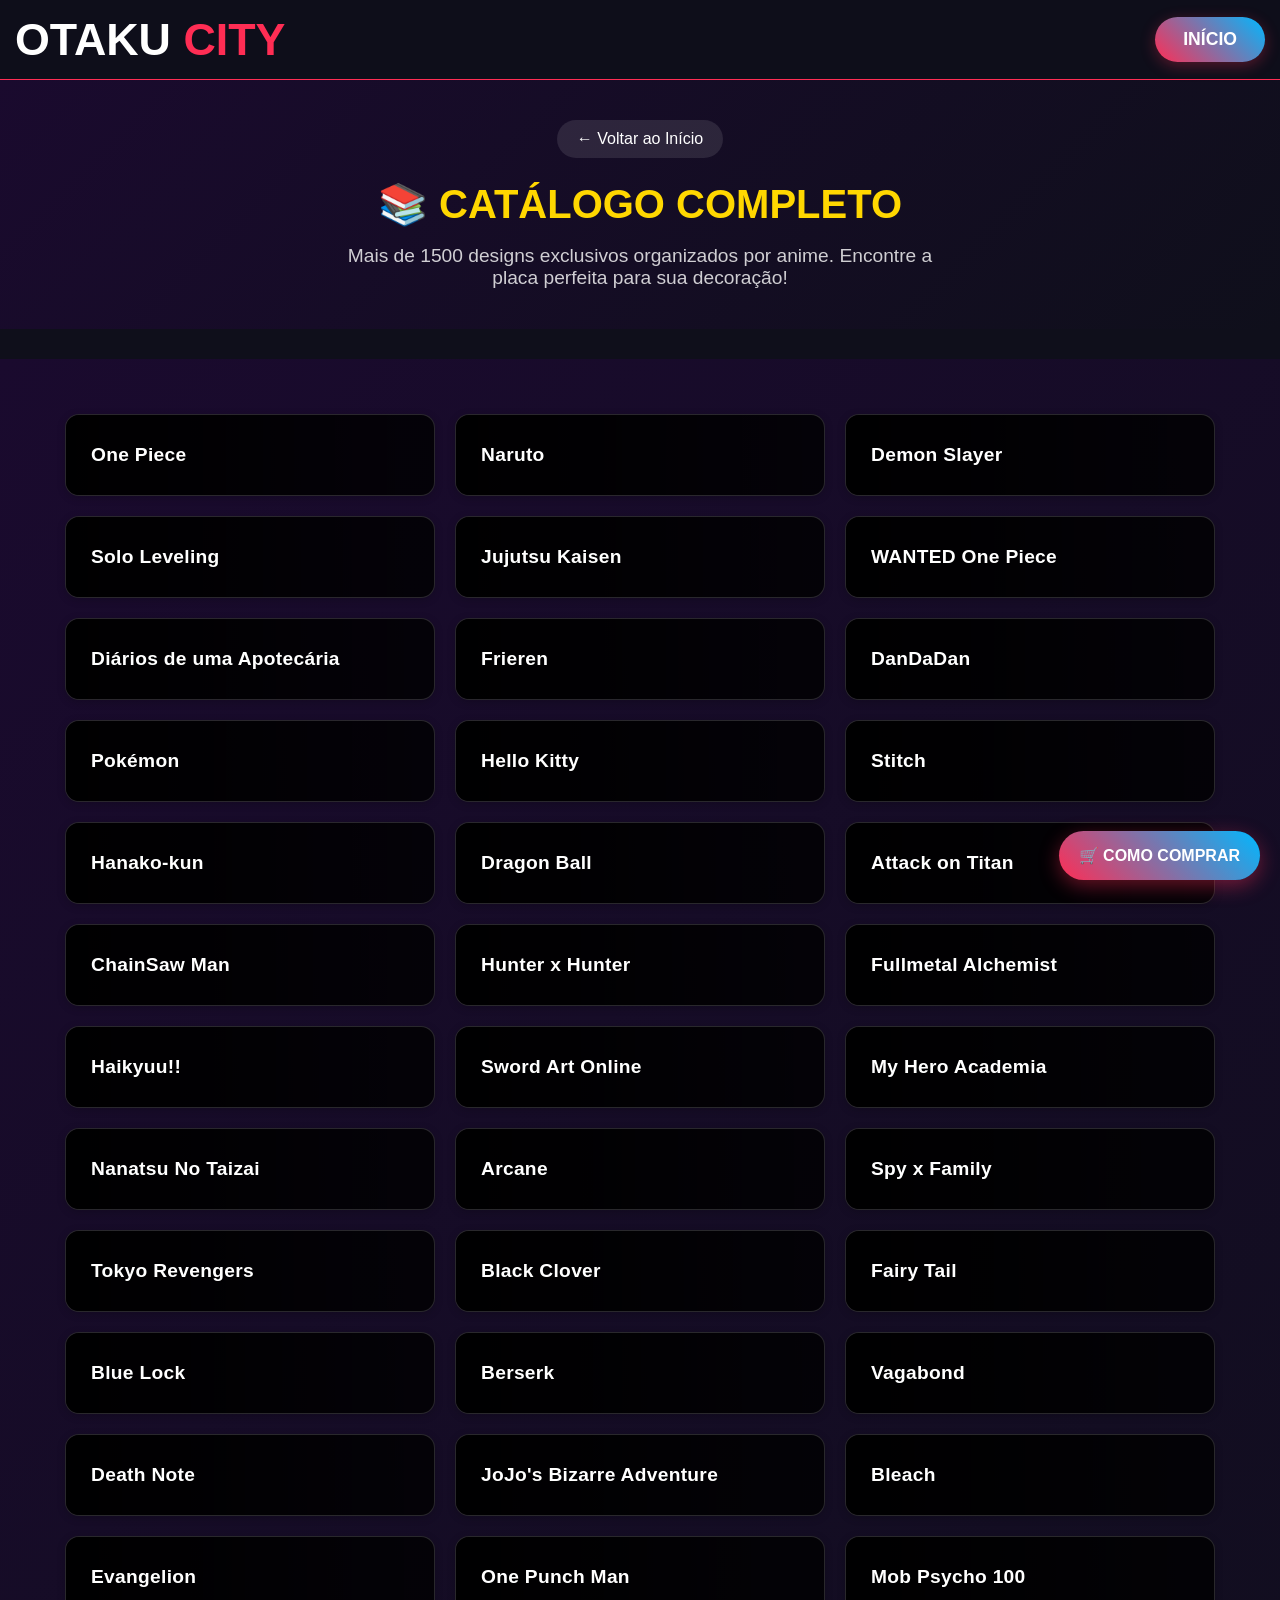
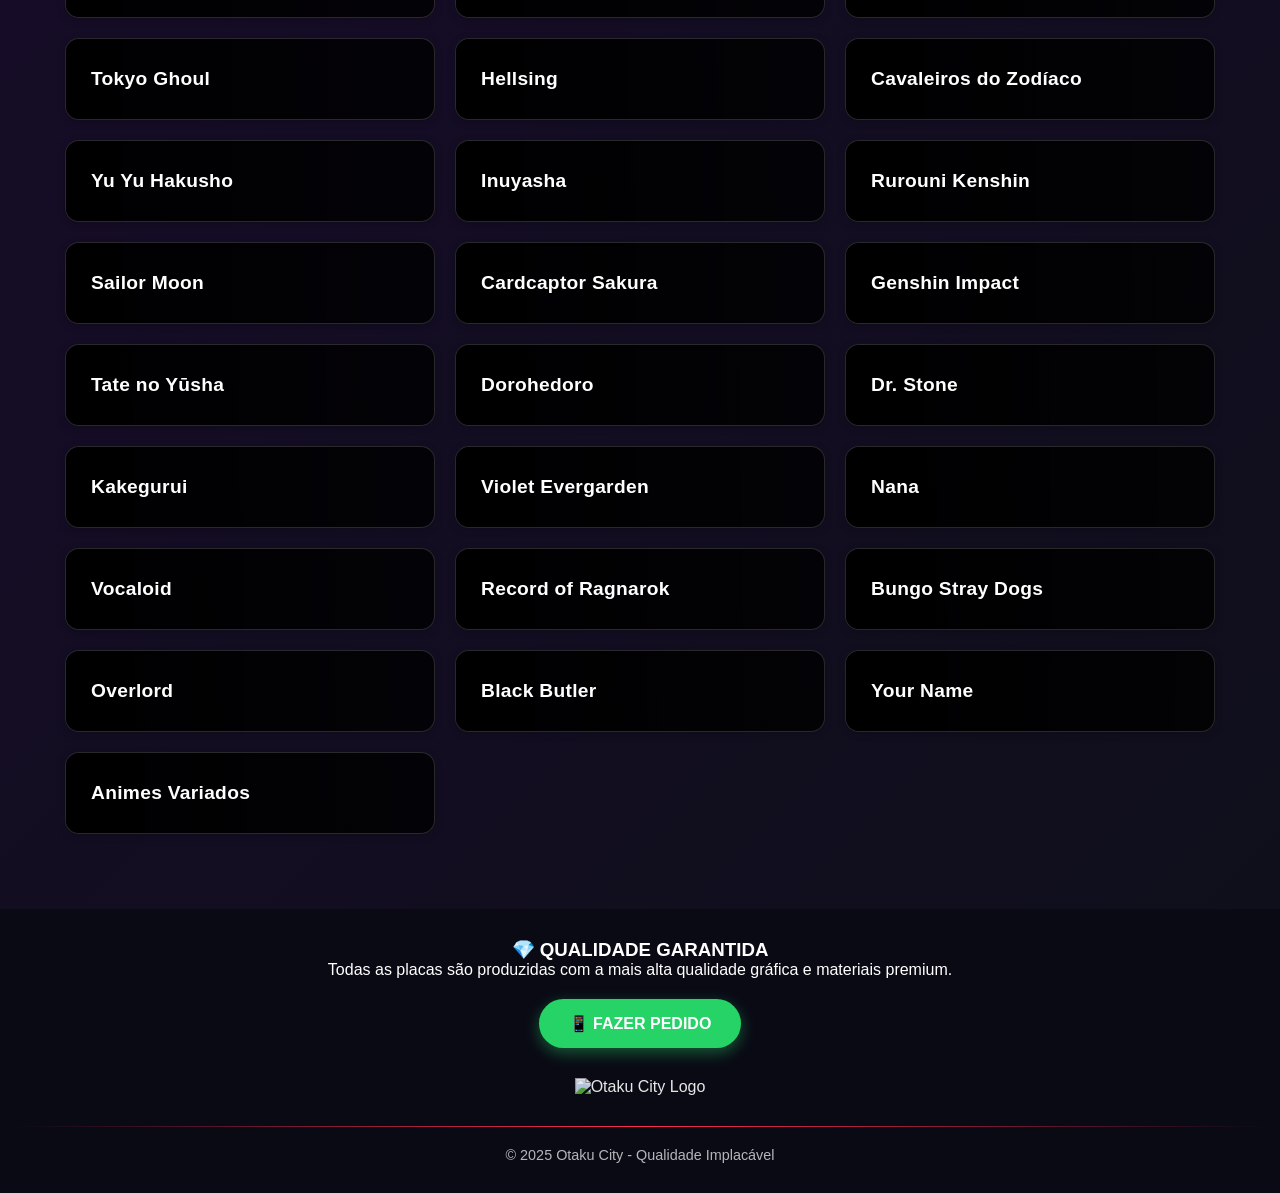
==== commit 574b8c93: "Update catalogo.html" ====
--- a/pages/catalogo.html
+++ b/pages/catalogo.html
@@ -27,7 +27,7 @@
 
     <section class="catalog-section">
         <div class="catalog-grid">
-            <button class="anime-button one-piece" onclick="window.location.href='https://otakucitybr.github.io/One_Piece/'">
+            <button class="anime-button one-piece" onclick="window.location.href='https://i-n-k-x.github.io/city/pages/onepiece.html'">
                 <span>One Piece</span>
             </button>
             
@@ -290,4 +290,4 @@
 
     <script src="../js/script.js"></script>
 </body>
-</html>+</html>
--- a/css/style.css
+++ b/css/style.css
@@ -606,25 +606,24 @@
     display: flex;
     align-items: center;
     width: 100%;
-    height: 80px;
+    height: 75px;
     padding: 0 25px;
     background-color: rgba(0, 0, 0, 0.8);
-    border-radius: 15px;
-    border: 2px solid rgba(255, 255, 255, 0.1);
+    border-radius: 12px;
+    border: 1px solid rgba(255, 255, 255, 0.15);
     color: white;
     font-weight: 700;
-    font-size: 1.2rem;
-    text-shadow: 2px 2px 4px rgba(0, 0, 0, 0.9);
+    font-size: 1.1rem;
+    text-shadow: 1px 1px 2px rgba(0, 0, 0, 0.7);
     cursor: pointer;
-    transition: all 0.3s cubic-bezier(0.25, 0.46, 0.45, 0.94);
+    transition: all 0.4s cubic-bezier(0.23, 1, 0.32, 1);
     overflow: hidden;
     position: relative;
-    box-shadow: 0 5px 15px rgba(0, 0, 0, 0.3);
+    box-shadow: 0 2px 8px rgba(0, 0, 0, 0.2);
     text-align: left;
     background-size: cover;
     background-position: right center;
     background-repeat: no-repeat;
-    backdrop-filter: blur(2px);
 }
 
 .anime-button::before {
@@ -635,19 +634,19 @@
     width: 100%;
     height: 100%;
     background: linear-gradient(90deg, 
-        rgba(0,0,0,0.9) 0%, 
-        rgba(0,0,0,0.7) 40%, 
-        rgba(0,0,0,0.3) 70%, 
+        rgba(0,0,0,0.85) 0%, 
+        rgba(0,0,0,0.6) 40%, 
+        rgba(0,0,0,0.25) 70%, 
         rgba(0,0,0,0) 100%);
     z-index: 1;
-    transition: all 0.3s ease;
+    transition: all 0.4s cubic-bezier(0.23, 1, 0.32, 1);
 }
 
 .anime-button:hover::before {
     background: linear-gradient(90deg, 
-        rgba(255,45,84,0.8) 0%, 
-        rgba(255,45,84,0.6) 40%, 
-        rgba(255,45,84,0.3) 70%, 
+        rgba(255,45,84,0.7) 0%, 
+        rgba(255,45,84,0.5) 40%, 
+        rgba(255,45,84,0.2) 70%, 
         rgba(0,0,0,0) 100%);
 }
 
@@ -659,18 +658,19 @@
     text-overflow: ellipsis;
     padding-right: 20px;
     font-family: 'Poppins', sans-serif;
-    letter-spacing: 0.5px;
+    letter-spacing: 0.3px;
+    font-weight: 600;
 }
 
 .anime-button:hover {
-    transform: translateY(-3px) scale(1.02);
-    box-shadow: 0 10px 25px rgba(255, 45, 84, 0.4);
-    border-color: var(--primary);
+    transform: translateY(-2px) scale(1.01);
+    box-shadow: 0 6px 20px rgba(255, 45, 84, 0.25);
+    border-color: rgba(255, 45, 84, 0.4);
 }
 
 .anime-button:active {
-    transform: translateY(-1px) scale(1.01);
-    box-shadow: 0 5px 15px rgba(255, 45, 84, 0.3);
+    transform: translateY(-1px) scale(1.005);
+    box-shadow: 0 3px 12px rgba(255, 45, 84, 0.2);
 }
 
 /* Classes específicas para cada anime - mantendo as imagens originais */
@@ -847,10 +847,10 @@
     }
 
     .anime-button {
-        height: 70px;
+        height: 65px;
         padding: 0 20px;
-        font-size: 1.1rem;
-        border-radius: 12px;
+        font-size: 1rem;
+        border-radius: 10px;
     }
 
     header {
@@ -939,10 +939,10 @@
 
 @media (max-width: 480px) {
     .anime-button {
-        height: 65px;
+        height: 60px;
         padding: 0 18px;
-        font-size: 1rem;
-        border-radius: 10px;
+        font-size: 0.95rem;
+        border-radius: 8px;
     }
 
     .anime-button span {
@@ -1032,9 +1032,9 @@
 
 @media (max-width: 360px) {
     .anime-button {
-        height: 60px;
+        height: 55px;
         padding: 0 15px;
-        font-size: 0.95rem;
+        font-size: 0.9rem;
     }
 
     header {
@@ -1091,8 +1091,8 @@
     }
     
     .anime-button {
-        height: 85px;
-        font-size: 1.3rem;
+        height: 78px;
+        font-size: 1.15rem;
     }
 }
 
@@ -1104,9 +1104,9 @@
     }
     
     .anime-button {
-        height: 90px;
-        font-size: 1.4rem;
-        border-radius: 18px;
+        height: 82px;
+        font-size: 1.2rem;
+        border-radius: 14px;
     }
     
     .catalog-section {
